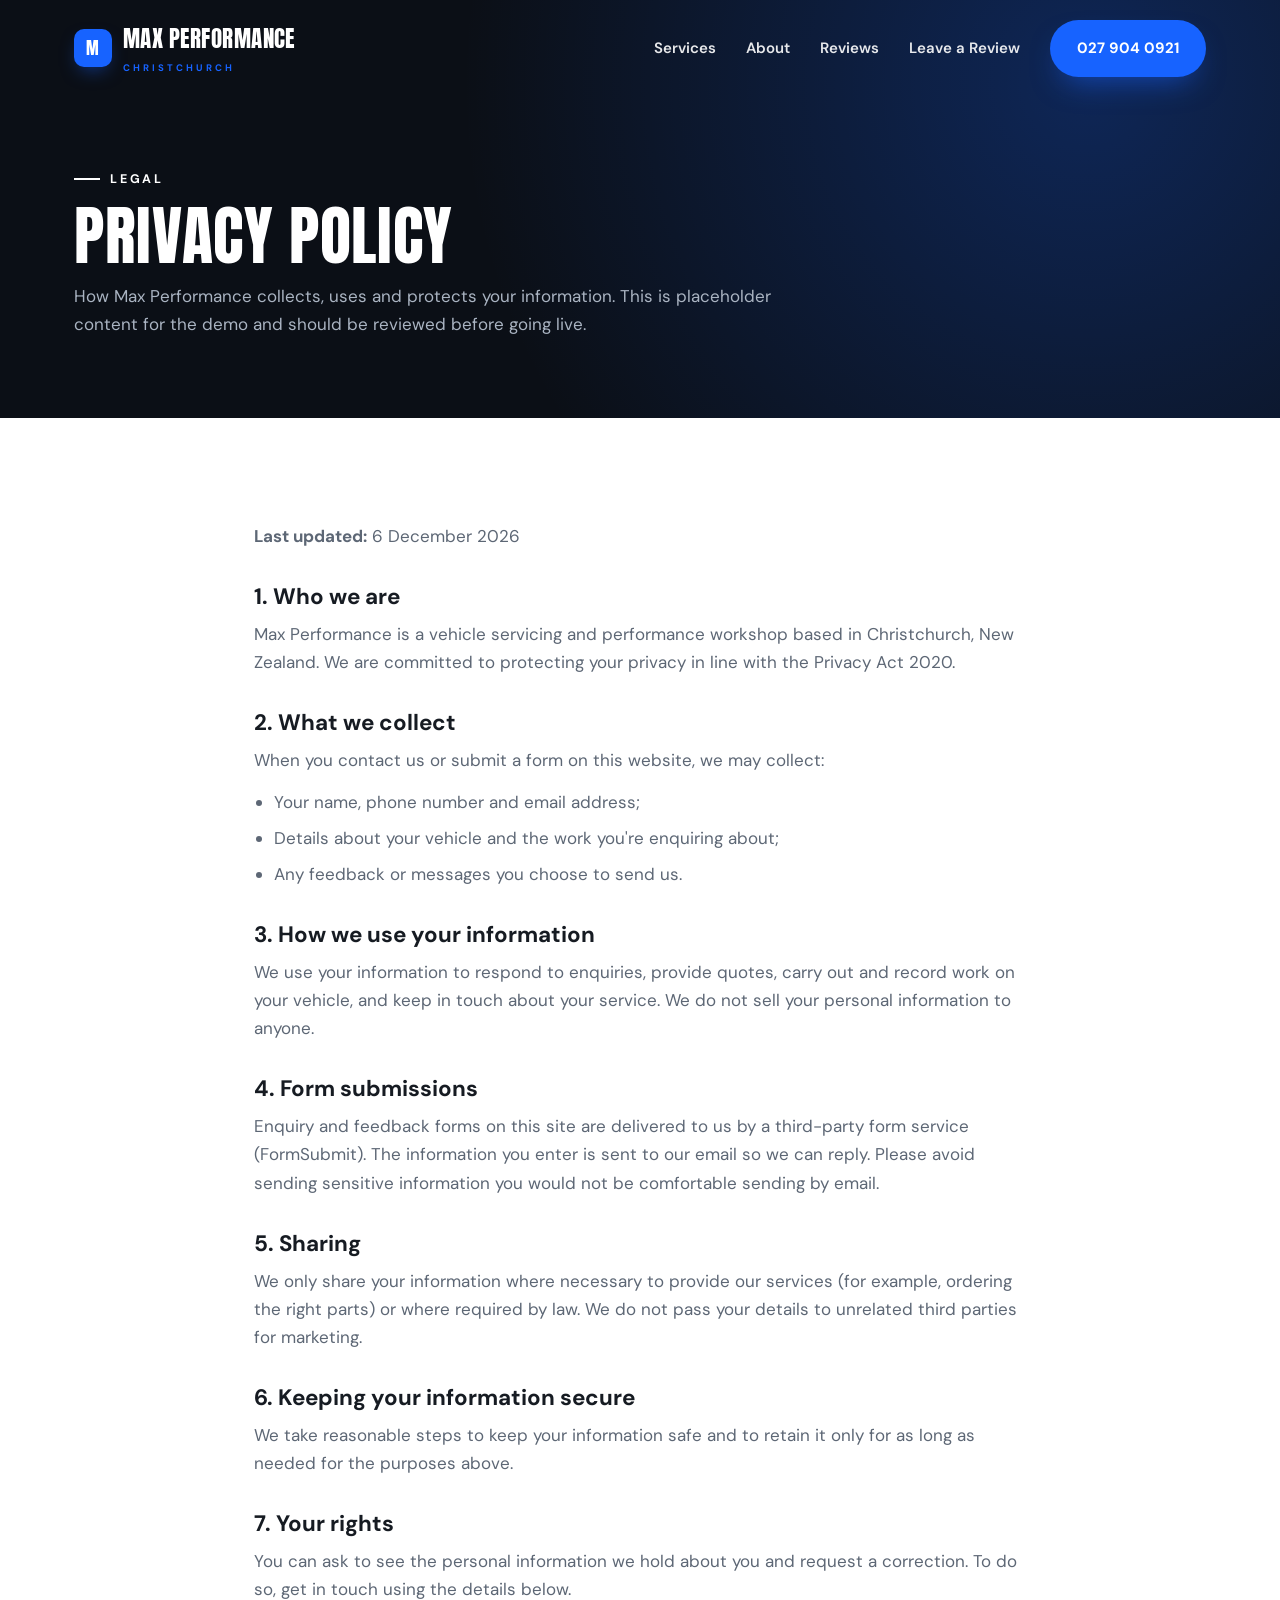
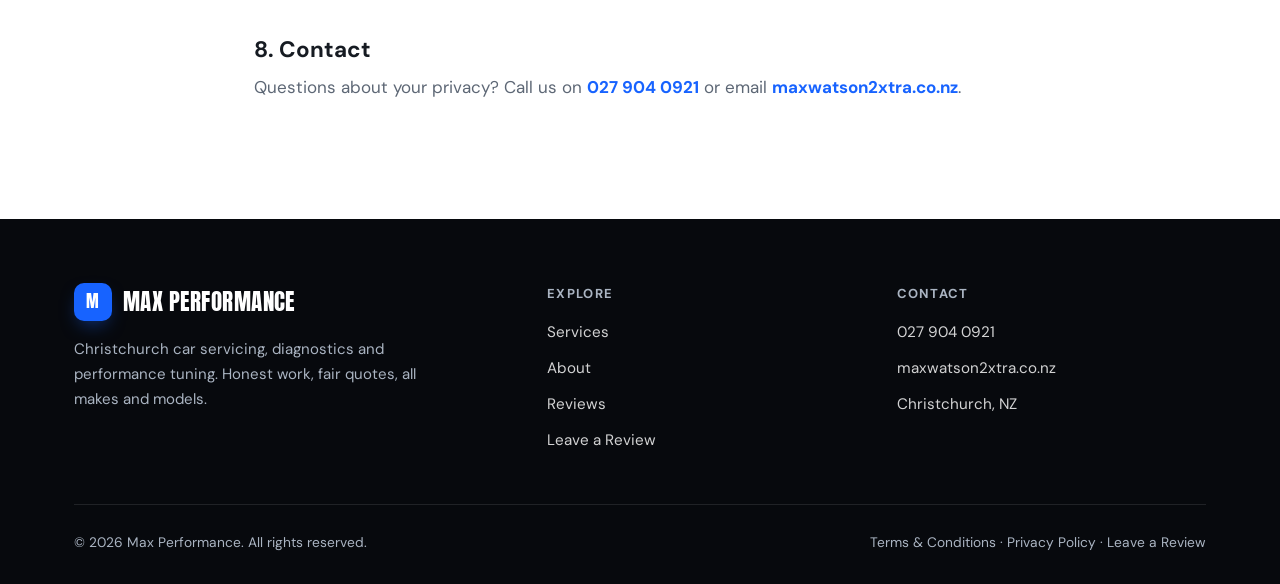
==== privacy.html @ a3214f8f "Initial build: Max Performance" ====
<!DOCTYPE html>
<html lang="en-NZ">
<head>
<meta charset="UTF-8" />
<meta name="viewport" content="width=device-width, initial-scale=1.0" />
<title>Privacy Policy | Max Performance, Christchurch</title>
<meta name="description" content="Privacy policy for Max Performance, Christchurch." />
<meta name="theme-color" content="#0b0f16" />
<link rel="icon" href="data:image/svg+xml,%3Csvg xmlns='http://www.w3.org/2000/svg' viewBox='0 0 100 100'%3E%3Crect width='100' height='100' rx='22' fill='%231763ff'/%3E%3Ctext x='50' y='72' font-family='Arial Black,Arial' font-size='62' font-weight='900' fill='white' text-anchor='middle'%3EM%3C/text%3E%3C/svg%3E" />
<link rel="preconnect" href="https://fonts.googleapis.com" />
<link rel="preconnect" href="https://fonts.gstatic.com" crossorigin />
<link href="https://fonts.googleapis.com/css2?family=Anton&family=DM+Sans:opsz,wght@9..40,400;9..40,500;9..40,600;9..40,700&display=swap" rel="stylesheet" />
<link rel="stylesheet" href="styles.css" />
</head>
<body>

<header class="nav scrolled">
  <div class="wrap nav-inner">
    <a href="index.html" class="brand"><span class="mark">M</span><span>Max Performance<small>CHRISTCHURCH</small></span></a>
    <nav class="nav-links" aria-label="Primary">
      <a class="lnk" href="index.html#services">Services</a>
      <a class="lnk" href="index.html#about">About</a>
      <a class="lnk" href="index.html#reviews">Reviews</a>
      <a class="lnk" href="review.html">Leave a Review</a>
      <a class="btn btn-primary nav-phone" href="tel:+64279040921">027 904 0921</a>
    </nav>
    <button class="nav-toggle" aria-label="Menu"><span></span><span></span><span></span></button>
  </div>
</header>

<section class="page-hero">
  <div class="wrap">
    <span class="eyebrow hero-eyebrow">Legal</span>
    <h1>Privacy Policy</h1>
    <p>How Max Performance collects, uses and protects your information. This is placeholder content for the demo and should be reviewed before going live.</p>
  </div>
</section>

<section class="section">
  <div class="wrap prose">
    <p><strong>Last updated:</strong> <span id="updated"></span></p>

    <h2>1. Who we are</h2>
    <p>Max Performance is a vehicle servicing and performance workshop based in Christchurch, New Zealand. We are committed to protecting your privacy in line with the Privacy Act 2020.</p>

    <h2>2. What we collect</h2>
    <p>When you contact us or submit a form on this website, we may collect:</p>
    <ul>
      <li>Your name, phone number and email address;</li>
      <li>Details about your vehicle and the work you're enquiring about;</li>
      <li>Any feedback or messages you choose to send us.</li>
    </ul>

    <h2>3. How we use your information</h2>
    <p>We use your information to respond to enquiries, provide quotes, carry out and record work on your vehicle, and keep in touch about your service. We do not sell your personal information to anyone.</p>

    <h2>4. Form submissions</h2>
    <p>Enquiry and feedback forms on this site are delivered to us by a third-party form service (FormSubmit). The information you enter is sent to our email so we can reply. Please avoid sending sensitive information you would not be comfortable sending by email.</p>

    <h2>5. Sharing</h2>
    <p>We only share your information where necessary to provide our services (for example, ordering the right parts) or where required by law. We do not pass your details to unrelated third parties for marketing.</p>

    <h2>6. Keeping your information secure</h2>
    <p>We take reasonable steps to keep your information safe and to retain it only for as long as needed for the purposes above.</p>

    <h2>7. Your rights</h2>
    <p>You can ask to see the personal information we hold about you and request a correction. To do so, get in touch using the details below.</p>

    <h2>8. Contact</h2>
    <p>Questions about your privacy? Call us on <a href="tel:+64279040921" style="color:var(--accent);font-weight:700;">027 904 0921</a> or email <a href="mailto:maxwatson2xtra.co.nz" style="color:var(--accent);font-weight:700;">maxwatson2xtra.co.nz</a>.</p>
  </div>
</section>

<footer class="footer">
  <div class="wrap">
    <div class="footer-top">
      <div class="footer-about">
        <a href="index.html" class="brand"><span class="mark">M</span><span>Max Performance</span></a>
        <p>Christchurch car servicing, diagnostics and performance tuning. Honest work, fair quotes, all makes and models.</p>
      </div>
      <div>
        <h4>Explore</h4>
        <div class="footer-links">
          <a href="index.html#services">Services</a>
          <a href="index.html#about">About</a>
          <a href="index.html#reviews">Reviews</a>
          <a href="review.html">Leave a Review</a>
        </div>
      </div>
      <div>
        <h4>Contact</h4>
        <div class="footer-links">
          <a href="tel:+64279040921">027 904 0921</a>
          <a href="mailto:maxwatson2xtra.co.nz">maxwatson2xtra.co.nz</a>
          <a href="index.html#contact">Christchurch, NZ</a>
        </div>
      </div>
    </div>
    <div class="footer-bottom">
      <span>© <span id="yr">2026</span> Max Performance. All rights reserved.</span>
      <span><a href="terms.html">Terms &amp; Conditions</a> · <a href="privacy.html">Privacy Policy</a> · <a href="review.html">Leave a Review</a></span>
    </div>
  </div>
</footer>

<script src="main.js"></script>
<script>document.getElementById("updated").textContent = new Date().toLocaleDateString("en-NZ", { year:"numeric", month:"long", day:"numeric" });</script>
</body>
</html>
---- styles.css ----
/* =========================================================
   Max Performance — Christchurch automotive performance & servicing
   Archetype: Fresh (light/bone bands, dark anchor sections)
   Accent: electric blue · Fonts: Anton (display) + DM Sans (body)
   ========================================================= */

:root {
  --ink: #0b0f16;        /* dark anchor */
  --ink-2: #11161f;
  --bg: #ffffff;
  --bone: #f3f5f8;       /* light alt band */
  --line: #e4e8ee;
  --text: #161b22;
  --muted: #5d6775;
  --muted-d: #aab4c2;    /* muted on dark */
  --accent: #1763ff;     /* electric blue */
  --accent-d: #0f4fd6;
  --white: #ffffff;
  --radius: 16px;
  --radius-sm: 12px;
  --maxw: 1180px;
  --shadow: 0 18px 50px -22px rgba(11, 15, 22, .35);
  --shadow-sm: 0 8px 24px -14px rgba(11, 15, 22, .28);
  --img-filter: saturate(.85) contrast(1.05);
  --ease: cubic-bezier(.22, .61, .36, 1);
}

* { box-sizing: border-box; margin: 0; padding: 0; }

html { scroll-behavior: smooth; -webkit-text-size-adjust: 100%; }

body {
  font-family: "DM Sans", system-ui, sans-serif;
  color: var(--text);
  background: var(--bg);
  line-height: 1.65;
  font-size: 17px;
  overflow-x: hidden;
}

h1, h2, h3, .display {
  font-family: "Anton", "DM Sans", sans-serif;
  font-weight: 400;
  line-height: .98;
  letter-spacing: .01em;
  text-transform: uppercase;
}

a { color: inherit; text-decoration: none; }
img { display: block; max-width: 100%; }

.wrap { width: 100%; max-width: var(--maxw); margin: 0 auto; padding: 0 24px; }

.eyebrow {
  font-family: "DM Sans", sans-serif;
  text-transform: uppercase;
  letter-spacing: .22em;
  font-size: 12.5px;
  font-weight: 700;
  color: var(--accent);
  display: inline-flex;
  align-items: center;
  gap: 10px;
}
.eyebrow::before {
  content: "";
  width: 26px; height: 2px;
  background: var(--accent);
  display: inline-block;
}
.eyebrow.center { justify-content: center; }

.section { padding: 104px 0; }
.section.bone { background: var(--bone); }
.section.dark { background: var(--ink); color: #fff; }

.sec-head { max-width: 640px; margin-bottom: 52px; }
.sec-head.center { margin-left: auto; margin-right: auto; text-align: center; }
.sec-head h2 { font-size: clamp(2.1rem, 5vw, 3.4rem); margin: 16px 0 14px; }
.sec-head p { color: var(--muted); font-size: 1.05rem; }
.section.dark .sec-head p { color: var(--muted-d); }

/* ---------- Buttons ---------- */
.btn {
  display: inline-flex; align-items: center; justify-content: center; gap: 9px;
  font-weight: 700; font-size: 15px;
  padding: 15px 26px; border-radius: 999px;
  cursor: pointer; border: 1.5px solid transparent;
  transition: transform .25s var(--ease), background .25s, color .25s, box-shadow .25s;
  white-space: nowrap;
}
.btn svg { width: 17px; height: 17px; }
.btn-primary { background: var(--accent); color: #fff; box-shadow: 0 14px 30px -12px rgba(23, 99, 255, .6); }
.btn-primary:hover { background: var(--accent-d); transform: translateY(-2px); }
.btn-ghost { background: transparent; color: #fff; border-color: rgba(255,255,255,.4); }
.btn-ghost:hover { background: rgba(255,255,255,.12); transform: translateY(-2px); }
.btn-dark { background: var(--ink); color: #fff; }
.btn-dark:hover { background: var(--ink-2); transform: translateY(-2px); }
.btn-light { background:#fff; color: var(--ink); }
.btn-light:hover { transform: translateY(-2px); box-shadow: var(--shadow-sm); }

/* ---------- Nav ---------- */
.nav {
  position: fixed; top: 0; left: 0; right: 0; z-index: 60;
  transition: background .3s, box-shadow .3s, padding .3s;
  padding: 20px 0;
}
.nav.scrolled {
  background: rgba(255,255,255,.92);
  backdrop-filter: blur(12px);
  box-shadow: 0 1px 0 var(--line);
  padding: 13px 0;
}
.nav-inner { display: flex; align-items: center; justify-content: space-between; }
.brand { display: flex; align-items: center; gap: 11px; font-family: "Anton", sans-serif; font-size: 1.45rem; text-transform: uppercase; letter-spacing: .02em; color: #fff; transition: color .3s; }
.nav.scrolled .brand { color: var(--ink); }
.brand .mark {
  width: 38px; height: 38px; border-radius: 10px;
  background: var(--accent); color: #fff;
  display: grid; place-items: center;
  font-size: 1.05rem; box-shadow: 0 8px 20px -8px rgba(23,99,255,.7);
}
.brand small { display:block; font-family:"DM Sans",sans-serif; font-size:9.5px; letter-spacing:.32em; font-weight:700; color: var(--accent); margin-top:2px; }

.nav-links { display: flex; align-items: center; gap: 30px; }
.nav-links a.lnk { font-weight: 600; font-size: 15px; color: rgba(255,255,255,.9); transition: color .25s; }
.nav.scrolled .nav-links a.lnk { color: var(--text); }
.nav-links a.lnk:hover { color: var(--accent); }
.nav-phone { display: inline-flex; align-items: center; gap: 8px; }

.nav-toggle { display: none; background: none; border: 0; cursor: pointer; flex-direction: column; gap: 5px; padding: 6px; }
.nav-toggle span { width: 24px; height: 2px; background: #fff; transition: .3s; }
.nav.scrolled .nav-toggle span { background: var(--ink); }

/* ---------- Intro overlay ---------- */
.intro {
  position: fixed; inset: 0; z-index: 200;
  background: var(--ink);
  display: grid; place-items: center;
  transition: opacity .7s var(--ease), visibility .7s;
}
.intro.done { opacity: 0; visibility: hidden; }
.intro-mark {
  font-family: "Anton", sans-serif; text-transform: uppercase;
  font-size: clamp(2rem, 8vw, 4rem); color: #fff; letter-spacing: .02em;
  display: flex; align-items: center; gap: 16px;
  opacity: 0; transform: translateY(14px);
  animation: introIn .9s var(--ease) forwards;
}
.intro-mark .dot { width: 16px; height: 16px; border-radius: 50%; background: var(--accent); animation: pulse 1.1s ease-in-out infinite; }
@keyframes introIn { to { opacity: 1; transform: translateY(0); } }
@keyframes pulse { 0%,100%{ transform: scale(1); opacity:1;} 50%{ transform: scale(1.5); opacity:.4;} }

/* ---------- Hero ---------- */
.hero { position: relative; min-height: 100vh; background: var(--ink); display: flex; align-items: center; overflow: hidden; }
.hero-slides { position: absolute; inset: 0; z-index: 0; }
.hero-slide {
  position: absolute; inset: 0;
  background-size: cover; background-position: center;
  filter: var(--img-filter);
  opacity: 0; transition: opacity 1.6s var(--ease);
}
.hero-slide.active { opacity: 1; }
.hero-overlay {
  position: absolute; inset: 0; z-index: 1;
  background:
    linear-gradient(180deg, rgba(11,15,22,.55) 0%, rgba(11,15,22,.42) 40%, rgba(11,15,22,.82) 100%),
    linear-gradient(90deg, rgba(11,15,22,.65), rgba(11,15,22,.15));
}
.hero-inner { position: relative; z-index: 2; padding: 150px 0 90px; width: 100%; }
.hero-eyebrow { color: #fff; }
.hero-eyebrow.eyebrow::before { background:#fff; }
.hero h1 { color: #fff; font-size: clamp(2.7rem, 7.2vw, 5.7rem); margin: 22px 0 22px; max-width: 16ch; }
.hero h1 .hl { color: var(--accent); }
.hero p.lead { color: rgba(255,255,255,.9); font-size: clamp(1.05rem, 2vw, 1.3rem); max-width: 56ch; margin-bottom: 34px; }
.hero-cta { display: flex; flex-wrap: wrap; gap: 14px; }
.hero-meta { display: flex; flex-wrap: wrap; gap: 28px; margin-top: 46px; padding-top: 30px; border-top: 1px solid rgba(255,255,255,.18); }
.hero-meta div { color: #fff; }
.hero-meta .n { font-family: "Anton", sans-serif; font-size: 1.9rem; color: var(--accent); }
.hero-meta .l { font-size: 13px; color: rgba(255,255,255,.72); text-transform: uppercase; letter-spacing: .12em; }
.scroll-hint { position: absolute; bottom: 26px; left: 50%; transform: translateX(-50%); z-index: 2; color: rgba(255,255,255,.6); font-size: 11px; letter-spacing: .25em; text-transform: uppercase; display:flex; flex-direction:column; align-items:center; gap:8px; }
.scroll-hint .bar { width: 1px; height: 36px; background: linear-gradient(rgba(255,255,255,.7), transparent); animation: drop 1.8s ease-in-out infinite; }
@keyframes drop { 0%{transform:scaleY(0); transform-origin:top;} 50%{transform:scaleY(1); transform-origin:top;} 51%{transform-origin:bottom;} 100%{transform:scaleY(0); transform-origin:bottom;} }

/* ---------- Trust strip ---------- */
.trust { background: var(--ink-2); color: #fff; }
.trust-grid { display: grid; grid-template-columns: repeat(3, 1fr); }
.trust-item { display: flex; gap: 18px; align-items: flex-start; padding: 40px 30px; border-right: 1px solid rgba(255,255,255,.09); }
.trust-item:last-child { border-right: 0; }
.trust-ic { flex: 0 0 auto; width: 46px; height: 46px; border-radius: 12px; background: rgba(23,99,255,.16); display: grid; place-items: center; color: var(--accent); }
.trust-ic svg { width: 23px; height: 23px; }
.trust-item h3 { font-family: "DM Sans", sans-serif; text-transform: none; font-size: 1.06rem; font-weight: 700; letter-spacing: 0; margin-bottom: 4px; }
.trust-item p { color: var(--muted-d); font-size: .92rem; line-height: 1.5; }

/* ---------- Services ---------- */
.cards { display: grid; grid-template-columns: repeat(3, 1fr); gap: 22px; }
.card {
  background: #fff; border: 1px solid var(--line); border-radius: var(--radius);
  padding: 32px 28px; transition: transform .35s var(--ease), box-shadow .35s, border-color .35s;
  position: relative; overflow: hidden;
}
.card::after { content:""; position:absolute; left:0; top:0; height:3px; width:0; background: var(--accent); transition: width .4s var(--ease); }
.card:hover { transform: translateY(-6px); box-shadow: var(--shadow); border-color: transparent; }
.card:hover::after { width: 100%; }
.card .ic { width: 52px; height: 52px; border-radius: 13px; background: var(--bone); color: var(--accent); display: grid; place-items: center; margin-bottom: 20px; transition: background .35s, color .35s; }
.card:hover .ic { background: var(--accent); color: #fff; }
.card .ic svg { width: 26px; height: 26px; }
.card h3 { font-family: "DM Sans", sans-serif; text-transform: none; letter-spacing: 0; font-weight: 700; font-size: 1.22rem; margin-bottom: 9px; }
.card p { color: var(--muted); font-size: .96rem; }
.card .more { margin-top: 16px; font-weight: 700; font-size: 14px; color: var(--accent); display:inline-flex; align-items:center; gap:6px; }

/* ---------- About ---------- */
.split { display: grid; grid-template-columns: 1fr 1fr; gap: 64px; align-items: center; }
.about-media { position: relative; }
.about-media img { width: 100%; aspect-ratio: 4/3; object-fit: cover; border-radius: var(--radius); filter: var(--img-filter); }
.corner-tag {
  position: absolute; bottom: -18px; right: -18px;
  background: var(--accent); color: #fff; border-radius: 14px;
  padding: 18px 22px; box-shadow: var(--shadow);
}
.corner-tag .big { font-family: "Anton", sans-serif; font-size: 1.8rem; line-height: 1; }
.corner-tag .sm { font-size: 12px; letter-spacing: .08em; text-transform: uppercase; opacity: .9; margin-top: 3px; }
.about-copy h2 { font-size: clamp(2rem, 4.4vw, 3rem); margin: 16px 0 18px; }
.about-copy p { color: var(--muted); margin-bottom: 16px; }
.checklist { list-style: none; margin-top: 24px; display: grid; gap: 14px; }
.checklist li { display: flex; gap: 13px; align-items: flex-start; font-weight: 600; color: var(--text); }
.checklist .tick { flex: 0 0 auto; width: 26px; height: 26px; border-radius: 50%; background: rgba(23,99,255,.12); color: var(--accent); display: grid; place-items: center; }
.checklist .tick svg { width: 15px; height: 15px; }
.checklist li span small { display: block; font-weight: 400; color: var(--muted); font-size: .9rem; }

/* ---------- Crew ---------- */
.badge { display: inline-block; font-size: 11.5px; font-weight: 700; letter-spacing: .14em; text-transform: uppercase; color: var(--accent); background: rgba(23,99,255,.1); padding: 6px 13px; border-radius: 999px; margin-bottom: 14px; }
.section.dark .badge { background: rgba(23,99,255,.2); }
.crew { display: grid; grid-template-columns: repeat(3, 1fr); gap: 22px; }
.crew-card { background: var(--ink-2); border: 1px solid rgba(255,255,255,.08); border-radius: var(--radius); padding: 34px 28px; text-align: center; transition: transform .35s var(--ease), border-color .35s; }
.crew-card:hover { transform: translateY(-6px); border-color: rgba(23,99,255,.5); }
.avatar { width: 80px; height: 80px; border-radius: 50%; margin: 0 auto 18px; display: grid; place-items: center; background: #0a0e15; color: #fff; font-family: "Anton", sans-serif; font-size: 1.6rem; border: 2px solid var(--accent); box-shadow: 0 0 0 6px rgba(23,99,255,.12); }
.crew-card h3 { font-family: "DM Sans", sans-serif; text-transform: none; letter-spacing: 0; font-weight: 700; font-size: 1.18rem; color: #fff; }
.crew-card .role { color: var(--accent); font-size: 13px; font-weight: 700; letter-spacing: .08em; text-transform: uppercase; margin: 5px 0 12px; }
.crew-card p { color: var(--muted-d); font-size: .92rem; }

/* ---------- Reviews ---------- */
.reviews { display: grid; grid-template-columns: repeat(3, 1fr); gap: 22px; }
.review-card { background: #fff; border: 1px solid var(--line); border-radius: var(--radius); padding: 30px 28px; transition: transform .35s var(--ease), box-shadow .35s; }
.review-card:hover { transform: translateY(-5px); box-shadow: var(--shadow); }
.stars { display: flex; gap: 3px; color: #ffb320; margin-bottom: 16px; }
.stars svg { width: 18px; height: 18px; }
.review-card p { color: var(--text); font-size: 1rem; margin-bottom: 20px; }
.reviewer { display: flex; align-items: center; gap: 12px; }
.reviewer .ra { width: 42px; height: 42px; border-radius: 50%; background: var(--accent); color: #fff; display: grid; place-items: center; font-weight: 700; font-size: .95rem; }
.reviewer .rn { font-weight: 700; font-size: .95rem; }
.reviewer .rl { color: var(--muted); font-size: .82rem; }

/* ---------- Review funnel banner ---------- */
.funnel { position: relative; background: var(--ink); color: #fff; overflow: hidden; }
.funnel::before { content:""; position:absolute; inset:0; background: radial-gradient(circle at 80% 30%, rgba(23,99,255,.32), transparent 55%); }
.funnel-inner { position: relative; z-index: 1; display: flex; align-items: center; justify-content: space-between; gap: 40px; flex-wrap: wrap; padding: 70px 0; }
.funnel h2 { font-size: clamp(1.9rem, 4vw, 2.9rem); max-width: 18ch; }
.funnel .stars { justify-content: flex-start; margin: 14px 0 0; }
.funnel .stars svg { width: 26px; height: 26px; }

/* ---------- Contact ---------- */
.contact-grid { display: grid; grid-template-columns: .9fr 1.1fr; gap: 56px; }
.contact-info h2 { font-size: clamp(2rem, 4.4vw, 3rem); margin: 16px 0 18px; }
.contact-info > p { color: var(--muted-d); margin-bottom: 30px; }
.contact-list { display: grid; gap: 14px; margin-bottom: 30px; }
.contact-row { display: flex; gap: 15px; align-items: center; padding: 16px 18px; background: rgba(255,255,255,.05); border: 1px solid rgba(255,255,255,.09); border-radius: 13px; transition: border-color .3s; }
.contact-row:hover { border-color: rgba(23,99,255,.5); }
.contact-row .ci { width: 42px; height: 42px; border-radius: 11px; background: rgba(23,99,255,.16); color: var(--accent); display: grid; place-items: center; flex: 0 0 auto; }
.contact-row .ci svg { width: 20px; height: 20px; }
.contact-row .cl { font-size: 12px; color: var(--muted-d); text-transform: uppercase; letter-spacing: .1em; }
.contact-row .cv { font-weight: 700; color: #fff; font-size: 1.02rem; }

.form-card { background: #fff; border-radius: var(--radius); padding: 36px; box-shadow: var(--shadow); }
.form-card h3 { font-family: "DM Sans", sans-serif; text-transform: none; letter-spacing: 0; font-weight: 700; font-size: 1.3rem; margin-bottom: 6px; color: var(--text); }
.form-card .sub { color: var(--muted); font-size: .94rem; margin-bottom: 22px; }
.field { margin-bottom: 16px; }
.field label { display: block; font-size: 13px; font-weight: 700; margin-bottom: 7px; color: var(--text); }
.field input, .field select, .field textarea {
  width: 100%; padding: 13px 15px; border: 1.5px solid var(--line); border-radius: 11px;
  font-family: inherit; font-size: 15px; color: var(--text); background: #fff; transition: border-color .25s, box-shadow .25s;
}
.field input:focus, .field select:focus, .field textarea:focus { outline: none; border-color: var(--accent); box-shadow: 0 0 0 3px rgba(23,99,255,.14); }
.field textarea { resize: vertical; min-height: 110px; }
.row-2 { display: grid; grid-template-columns: 1fr 1fr; gap: 14px; }
.form-card .btn { width: 100%; margin-top: 6px; }
.form-note { text-align: center; font-size: 12.5px; color: var(--muted); margin-top: 14px; }

/* ---------- Footer ---------- */
.footer { background: #07090d; color: #fff; padding: 64px 0 30px; }
.footer-top { display: grid; grid-template-columns: 1.4fr 1fr 1fr; gap: 40px; padding-bottom: 40px; border-bottom: 1px solid rgba(255,255,255,.1); }
.footer .brand { color: #fff; margin-bottom: 16px; }
.footer-about p { color: var(--muted-d); font-size: .94rem; max-width: 38ch; }
.footer h4 { font-family: "DM Sans", sans-serif; text-transform: uppercase; letter-spacing: .1em; font-size: 13px; color: var(--muted-d); margin-bottom: 16px; }
.footer-links a { display: block; color: rgba(255,255,255,.82); margin-bottom: 11px; font-size: .95rem; transition: color .25s, padding .25s; }
.footer-links a:hover { color: var(--accent); padding-left: 4px; }
.footer-bottom { display: flex; justify-content: space-between; align-items: center; flex-wrap: wrap; gap: 12px; padding-top: 26px; color: var(--muted-d); font-size: .86rem; }
.footer-bottom a { color: var(--muted-d); }
.footer-bottom a:hover { color: #fff; }

/* ---------- Reveal animation ---------- */
.reveal { opacity: 0; transform: translateY(28px); transition: opacity .8s var(--ease), transform .8s var(--ease); }
.reveal.in { opacity: 1; transform: none; }
.reveal.d1 { transition-delay: .08s; }
.reveal.d2 { transition-delay: .16s; }
.reveal.d3 { transition-delay: .24s; }

/* ---------- Sub-page hero ---------- */
.page-hero { background: var(--ink); color: #fff; padding: 160px 0 80px; position: relative; overflow: hidden; }
.page-hero::before { content:""; position:absolute; inset:0; background: radial-gradient(circle at 85% 20%, rgba(23,99,255,.28), transparent 55%); }
.page-hero .wrap { position: relative; z-index: 1; }
.page-hero h1 { font-size: clamp(2.4rem, 6vw, 4rem); margin: 16px 0 14px; }
.page-hero p { color: var(--muted-d); max-width: 60ch; }

/* ---------- Legal / prose ---------- */
.prose { max-width: 820px; margin: 0 auto; }
.prose h2 { font-family: "DM Sans", sans-serif; text-transform: none; letter-spacing: 0; font-weight: 700; font-size: 1.4rem; margin: 36px 0 12px; color: var(--text); }
.prose p { color: var(--muted); margin-bottom: 14px; }
.prose ul { color: var(--muted); margin: 0 0 14px 20px; }
.prose li { margin-bottom: 8px; }

/* =========================================================
   Responsive
   ========================================================= */
@media (max-width: 940px) {
  .nav-links { position: fixed; inset: 0 0 0 auto; width: min(320px, 82vw); background: #fff; flex-direction: column; align-items: flex-start; justify-content: center; gap: 26px; padding: 40px; transform: translateX(110%); transition: transform .4s var(--ease); box-shadow: -20px 0 60px -30px rgba(0,0,0,.5); }
  .nav-links.open { transform: translateX(0); }
  .nav-links a.lnk { color: var(--text) !important; font-size: 1.1rem; }
  .nav-toggle { display: flex; }
  .nav-toggle.open span:nth-child(1){ transform: translateY(7px) rotate(45deg); }
  .nav-toggle.open span:nth-child(2){ opacity: 0; }
  .nav-toggle.open span:nth-child(3){ transform: translateY(-7px) rotate(-45deg); }
  .trust-grid { grid-template-columns: 1fr; }
  .trust-item { border-right: 0; border-bottom: 1px solid rgba(255,255,255,.09); }
  .cards, .crew, .reviews { grid-template-columns: 1fr 1fr; }
  .split { grid-template-columns: 1fr; gap: 48px; }
  .corner-tag { right: 18px; }
  .contact-grid { grid-template-columns: 1fr; gap: 36px; }
  .footer-top { grid-template-columns: 1fr 1fr; }
}
@media (max-width: 600px) {
  body { font-size: 16px; }
  .section { padding: 72px 0; }
  .cards, .crew, .reviews { grid-template-columns: 1fr; }
  .row-2 { grid-template-columns: 1fr; }
  .footer-top { grid-template-columns: 1fr; }
  .hero-meta { gap: 20px; }
  .form-card { padding: 26px 22px; }
  .funnel-inner { padding: 54px 0; }
}

@media (prefers-reduced-motion: reduce) {
  * { animation: none !important; scroll-behavior: auto !important; }
  .reveal { opacity: 1; transform: none; }
  .hero-slide { transition: none; }
}
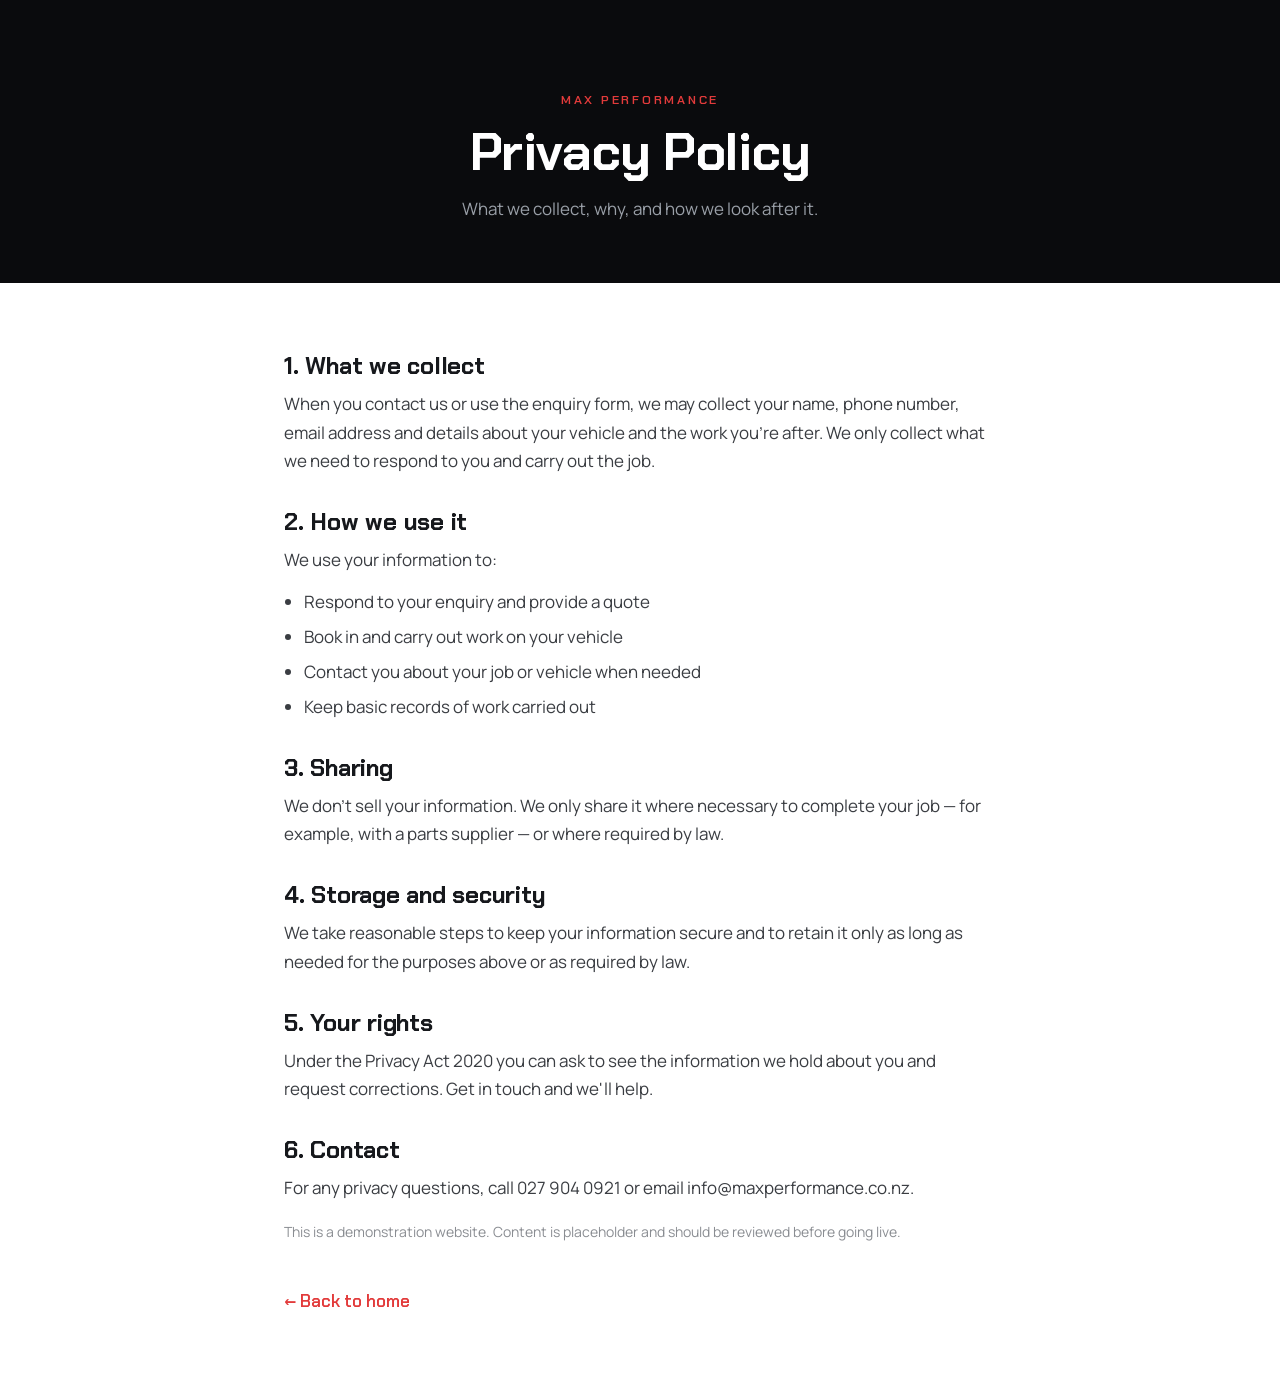
==== commit 6ca935be: "Rebuild: Max Performance — Premium archetype, Chakra Petch + Manrope Co-Authored-By: Claude Opus 4.8" ====
--- a/privacy.html
+++ b/privacy.html
@@ -1,109 +1,51 @@
 <!DOCTYPE html>
 <html lang="en-NZ">
 <head>
-<meta charset="UTF-8" />
-<meta name="viewport" content="width=device-width, initial-scale=1.0" />
+<meta charset="UTF-8">
+<meta name="viewport" content="width=device-width, initial-scale=1.0">
 <title>Privacy Policy | Max Performance, Christchurch</title>
-<meta name="description" content="Privacy policy for Max Performance, Christchurch." />
-<meta name="theme-color" content="#0b0f16" />
-<link rel="icon" href="data:image/svg+xml,%3Csvg xmlns='http://www.w3.org/2000/svg' viewBox='0 0 100 100'%3E%3Crect width='100' height='100' rx='22' fill='%231763ff'/%3E%3Ctext x='50' y='72' font-family='Arial Black,Arial' font-size='62' font-weight='900' fill='white' text-anchor='middle'%3EM%3C/text%3E%3C/svg%3E" />
-<link rel="preconnect" href="https://fonts.googleapis.com" />
-<link rel="preconnect" href="https://fonts.gstatic.com" crossorigin />
-<link href="https://fonts.googleapis.com/css2?family=Anton&family=DM+Sans:opsz,wght@9..40,400;9..40,500;9..40,600;9..40,700&display=swap" rel="stylesheet" />
-<link rel="stylesheet" href="styles.css" />
+<meta name="description" content="Privacy policy for Max Performance, Christchurch automotive workshop.">
+<link rel="icon" href="favicon.svg" type="image/svg+xml">
+<link rel="preconnect" href="https://fonts.googleapis.com">
+<link rel="preconnect" href="https://fonts.gstatic.com" crossorigin>
+<link href="https://fonts.googleapis.com/css2?family=Chakra+Petch:wght@500;600;700&family=Manrope:wght@400;500;600;700&display=swap" rel="stylesheet">
+<link rel="stylesheet" href="styles.css">
 </head>
 <body>
-
-<header class="nav scrolled">
-  <div class="wrap nav-inner">
-    <a href="index.html" class="brand"><span class="mark">M</span><span>Max Performance<small>CHRISTCHURCH</small></span></a>
-    <nav class="nav-links" aria-label="Primary">
-      <a class="lnk" href="index.html#services">Services</a>
-      <a class="lnk" href="index.html#about">About</a>
-      <a class="lnk" href="index.html#reviews">Reviews</a>
-      <a class="lnk" href="review.html">Leave a Review</a>
-      <a class="btn btn-primary nav-phone" href="tel:+64279040921">027 904 0921</a>
-    </nav>
-    <button class="nav-toggle" aria-label="Menu"><span></span><span></span><span></span></button>
-  </div>
-</header>
-
 <section class="page-hero">
   <div class="wrap">
-    <span class="eyebrow hero-eyebrow">Legal</span>
+    <span class="eyebrow">Max Performance</span>
     <h1>Privacy Policy</h1>
-    <p>How Max Performance collects, uses and protects your information. This is placeholder content for the demo and should be reviewed before going live.</p>
+    <p>What we collect, why, and how we look after it.</p>
   </div>
 </section>
+<div class="prose">
+  <h2>1. What we collect</h2>
+  <p>When you contact us or use the enquiry form, we may collect your name, phone number, email address and details about your vehicle and the work you're after. We only collect what we need to respond to you and carry out the job.</p>
 
-<section class="section">
-  <div class="wrap prose">
-    <p><strong>Last updated:</strong> <span id="updated"></span></p>
+  <h2>2. How we use it</h2>
+  <p>We use your information to:</p>
+  <ul>
+    <li>Respond to your enquiry and provide a quote</li>
+    <li>Book in and carry out work on your vehicle</li>
+    <li>Contact you about your job or vehicle when needed</li>
+    <li>Keep basic records of work carried out</li>
+  </ul>
 
-    <h2>1. Who we are</h2>
-    <p>Max Performance is a vehicle servicing and performance workshop based in Christchurch, New Zealand. We are committed to protecting your privacy in line with the Privacy Act 2020.</p>
+  <h2>3. Sharing</h2>
+  <p>We don't sell your information. We only share it where necessary to complete your job — for example, with a parts supplier — or where required by law.</p>
 
-    <h2>2. What we collect</h2>
-    <p>When you contact us or submit a form on this website, we may collect:</p>
-    <ul>
-      <li>Your name, phone number and email address;</li>
-      <li>Details about your vehicle and the work you're enquiring about;</li>
-      <li>Any feedback or messages you choose to send us.</li>
-    </ul>
+  <h2>4. Storage and security</h2>
+  <p>We take reasonable steps to keep your information secure and to retain it only as long as needed for the purposes above or as required by law.</p>
 
-    <h2>3. How we use your information</h2>
-    <p>We use your information to respond to enquiries, provide quotes, carry out and record work on your vehicle, and keep in touch about your service. We do not sell your personal information to anyone.</p>
+  <h2>5. Your rights</h2>
+  <p>Under the Privacy Act 2020 you can ask to see the information we hold about you and request corrections. Get in touch and we'll help.</p>
 
-    <h2>4. Form submissions</h2>
-    <p>Enquiry and feedback forms on this site are delivered to us by a third-party form service (FormSubmit). The information you enter is sent to our email so we can reply. Please avoid sending sensitive information you would not be comfortable sending by email.</p>
+  <h2>6. Contact</h2>
+  <p>For any privacy questions, call <a href="tel:+64279040921">027 904 0921</a> or email <a href="mailto:info@maxperformance.co.nz">info@maxperformance.co.nz</a>.</p>
 
-    <h2>5. Sharing</h2>
-    <p>We only share your information where necessary to provide our services (for example, ordering the right parts) or where required by law. We do not pass your details to unrelated third parties for marketing.</p>
-
-    <h2>6. Keeping your information secure</h2>
-    <p>We take reasonable steps to keep your information safe and to retain it only for as long as needed for the purposes above.</p>
-
-    <h2>7. Your rights</h2>
-    <p>You can ask to see the personal information we hold about you and request a correction. To do so, get in touch using the details below.</p>
-
-    <h2>8. Contact</h2>
-    <p>Questions about your privacy? Call us on <a href="tel:+64279040921" style="color:var(--accent);font-weight:700;">027 904 0921</a> or email <a href="mailto:maxwatson2xtra.co.nz" style="color:var(--accent);font-weight:700;">maxwatson2xtra.co.nz</a>.</p>
-  </div>
-</section>
-
-<footer class="footer">
-  <div class="wrap">
-    <div class="footer-top">
-      <div class="footer-about">
-        <a href="index.html" class="brand"><span class="mark">M</span><span>Max Performance</span></a>
-        <p>Christchurch car servicing, diagnostics and performance tuning. Honest work, fair quotes, all makes and models.</p>
-      </div>
-      <div>
-        <h4>Explore</h4>
-        <div class="footer-links">
-          <a href="index.html#services">Services</a>
-          <a href="index.html#about">About</a>
-          <a href="index.html#reviews">Reviews</a>
-          <a href="review.html">Leave a Review</a>
-        </div>
-      </div>
-      <div>
-        <h4>Contact</h4>
-        <div class="footer-links">
-          <a href="tel:+64279040921">027 904 0921</a>
-          <a href="mailto:maxwatson2xtra.co.nz">maxwatson2xtra.co.nz</a>
-          <a href="index.html#contact">Christchurch, NZ</a>
-        </div>
-      </div>
-    </div>
-    <div class="footer-bottom">
-      <span>© <span id="yr">2026</span> Max Performance. All rights reserved.</span>
-      <span><a href="terms.html">Terms &amp; Conditions</a> · <a href="privacy.html">Privacy Policy</a> · <a href="review.html">Leave a Review</a></span>
-    </div>
-  </div>
-</footer>
-
-<script src="main.js"></script>
-<script>document.getElementById("updated").textContent = new Date().toLocaleDateString("en-NZ", { year:"numeric", month:"long", day:"numeric" });</script>
+  <p style="margin-top:18px;color:#8a8d92;font-size:14px">This is a demonstration website. Content is placeholder and should be reviewed before going live.</p>
+  <a class="back" href="index.html">← Back to home</a>
+</div>
 </body>
 </html>
--- a/styles.css
+++ b/styles.css
@@ -1,356 +1,221 @@
-/* =========================================================
-   Max Performance — Christchurch automotive performance & servicing
-   Archetype: Fresh (light/bone bands, dark anchor sections)
-   Accent: electric blue · Fonts: Anton (display) + DM Sans (body)
-   ========================================================= */
-
-:root {
-  --ink: #0b0f16;        /* dark anchor */
-  --ink-2: #11161f;
-  --bg: #ffffff;
-  --bone: #f3f5f8;       /* light alt band */
-  --line: #e4e8ee;
-  --text: #161b22;
-  --muted: #5d6775;
-  --muted-d: #aab4c2;    /* muted on dark */
-  --accent: #1763ff;     /* electric blue */
-  --accent-d: #0f4fd6;
-  --white: #ffffff;
-  --radius: 16px;
-  --radius-sm: 12px;
-  --maxw: 1180px;
-  --shadow: 0 18px 50px -22px rgba(11, 15, 22, .35);
-  --shadow-sm: 0 8px 24px -14px rgba(11, 15, 22, .28);
-  --img-filter: saturate(.85) contrast(1.05);
-  --ease: cubic-bezier(.22, .61, .36, 1);
-}
-
-* { box-sizing: border-box; margin: 0; padding: 0; }
-
-html { scroll-behavior: smooth; -webkit-text-size-adjust: 100%; }
-
-body {
-  font-family: "DM Sans", system-ui, sans-serif;
-  color: var(--text);
-  background: var(--bg);
-  line-height: 1.65;
-  font-size: 17px;
-  overflow-x: hidden;
-}
-
-h1, h2, h3, .display {
-  font-family: "Anton", "DM Sans", sans-serif;
-  font-weight: 400;
-  line-height: .98;
-  letter-spacing: .01em;
-  text-transform: uppercase;
-}
-
-a { color: inherit; text-decoration: none; }
-img { display: block; max-width: 100%; }
-
-.wrap { width: 100%; max-width: var(--maxw); margin: 0 auto; padding: 0 24px; }
-
-.eyebrow {
-  font-family: "DM Sans", sans-serif;
-  text-transform: uppercase;
-  letter-spacing: .22em;
-  font-size: 12.5px;
-  font-weight: 700;
-  color: var(--accent);
-  display: inline-flex;
-  align-items: center;
-  gap: 10px;
-}
-.eyebrow::before {
-  content: "";
-  width: 26px; height: 2px;
-  background: var(--accent);
-  display: inline-block;
-}
-.eyebrow.center { justify-content: center; }
-
-.section { padding: 104px 0; }
-.section.bone { background: var(--bone); }
-.section.dark { background: var(--ink); color: #fff; }
-
-.sec-head { max-width: 640px; margin-bottom: 52px; }
-.sec-head.center { margin-left: auto; margin-right: auto; text-align: center; }
-.sec-head h2 { font-size: clamp(2.1rem, 5vw, 3.4rem); margin: 16px 0 14px; }
-.sec-head p { color: var(--muted); font-size: 1.05rem; }
-.section.dark .sec-head p { color: var(--muted-d); }
-
-/* ---------- Buttons ---------- */
-.btn {
-  display: inline-flex; align-items: center; justify-content: center; gap: 9px;
-  font-weight: 700; font-size: 15px;
-  padding: 15px 26px; border-radius: 999px;
-  cursor: pointer; border: 1.5px solid transparent;
-  transition: transform .25s var(--ease), background .25s, color .25s, box-shadow .25s;
-  white-space: nowrap;
-}
-.btn svg { width: 17px; height: 17px; }
-.btn-primary { background: var(--accent); color: #fff; box-shadow: 0 14px 30px -12px rgba(23, 99, 255, .6); }
-.btn-primary:hover { background: var(--accent-d); transform: translateY(-2px); }
-.btn-ghost { background: transparent; color: #fff; border-color: rgba(255,255,255,.4); }
-.btn-ghost:hover { background: rgba(255,255,255,.12); transform: translateY(-2px); }
-.btn-dark { background: var(--ink); color: #fff; }
-.btn-dark:hover { background: var(--ink-2); transform: translateY(-2px); }
-.btn-light { background:#fff; color: var(--ink); }
-.btn-light:hover { transform: translateY(-2px); box-shadow: var(--shadow-sm); }
-
-/* ---------- Nav ---------- */
-.nav {
-  position: fixed; top: 0; left: 0; right: 0; z-index: 60;
-  transition: background .3s, box-shadow .3s, padding .3s;
-  padding: 20px 0;
-}
-.nav.scrolled {
-  background: rgba(255,255,255,.92);
-  backdrop-filter: blur(12px);
-  box-shadow: 0 1px 0 var(--line);
-  padding: 13px 0;
-}
-.nav-inner { display: flex; align-items: center; justify-content: space-between; }
-.brand { display: flex; align-items: center; gap: 11px; font-family: "Anton", sans-serif; font-size: 1.45rem; text-transform: uppercase; letter-spacing: .02em; color: #fff; transition: color .3s; }
-.nav.scrolled .brand { color: var(--ink); }
-.brand .mark {
-  width: 38px; height: 38px; border-radius: 10px;
-  background: var(--accent); color: #fff;
-  display: grid; place-items: center;
-  font-size: 1.05rem; box-shadow: 0 8px 20px -8px rgba(23,99,255,.7);
-}
-.brand small { display:block; font-family:"DM Sans",sans-serif; font-size:9.5px; letter-spacing:.32em; font-weight:700; color: var(--accent); margin-top:2px; }
-
-.nav-links { display: flex; align-items: center; gap: 30px; }
-.nav-links a.lnk { font-weight: 600; font-size: 15px; color: rgba(255,255,255,.9); transition: color .25s; }
-.nav.scrolled .nav-links a.lnk { color: var(--text); }
-.nav-links a.lnk:hover { color: var(--accent); }
-.nav-phone { display: inline-flex; align-items: center; gap: 8px; }
-
-.nav-toggle { display: none; background: none; border: 0; cursor: pointer; flex-direction: column; gap: 5px; padding: 6px; }
-.nav-toggle span { width: 24px; height: 2px; background: #fff; transition: .3s; }
-.nav.scrolled .nav-toggle span { background: var(--ink); }
-
-/* ---------- Intro overlay ---------- */
-.intro {
-  position: fixed; inset: 0; z-index: 200;
-  background: var(--ink);
-  display: grid; place-items: center;
-  transition: opacity .7s var(--ease), visibility .7s;
-}
-.intro.done { opacity: 0; visibility: hidden; }
-.intro-mark {
-  font-family: "Anton", sans-serif; text-transform: uppercase;
-  font-size: clamp(2rem, 8vw, 4rem); color: #fff; letter-spacing: .02em;
-  display: flex; align-items: center; gap: 16px;
-  opacity: 0; transform: translateY(14px);
-  animation: introIn .9s var(--ease) forwards;
-}
-.intro-mark .dot { width: 16px; height: 16px; border-radius: 50%; background: var(--accent); animation: pulse 1.1s ease-in-out infinite; }
-@keyframes introIn { to { opacity: 1; transform: translateY(0); } }
-@keyframes pulse { 0%,100%{ transform: scale(1); opacity:1;} 50%{ transform: scale(1.5); opacity:.4;} }
-
-/* ---------- Hero ---------- */
-.hero { position: relative; min-height: 100vh; background: var(--ink); display: flex; align-items: center; overflow: hidden; }
-.hero-slides { position: absolute; inset: 0; z-index: 0; }
-.hero-slide {
-  position: absolute; inset: 0;
-  background-size: cover; background-position: center;
-  filter: var(--img-filter);
-  opacity: 0; transition: opacity 1.6s var(--ease);
-}
-.hero-slide.active { opacity: 1; }
-.hero-overlay {
-  position: absolute; inset: 0; z-index: 1;
-  background:
-    linear-gradient(180deg, rgba(11,15,22,.55) 0%, rgba(11,15,22,.42) 40%, rgba(11,15,22,.82) 100%),
-    linear-gradient(90deg, rgba(11,15,22,.65), rgba(11,15,22,.15));
-}
-.hero-inner { position: relative; z-index: 2; padding: 150px 0 90px; width: 100%; }
-.hero-eyebrow { color: #fff; }
-.hero-eyebrow.eyebrow::before { background:#fff; }
-.hero h1 { color: #fff; font-size: clamp(2.7rem, 7.2vw, 5.7rem); margin: 22px 0 22px; max-width: 16ch; }
-.hero h1 .hl { color: var(--accent); }
-.hero p.lead { color: rgba(255,255,255,.9); font-size: clamp(1.05rem, 2vw, 1.3rem); max-width: 56ch; margin-bottom: 34px; }
-.hero-cta { display: flex; flex-wrap: wrap; gap: 14px; }
-.hero-meta { display: flex; flex-wrap: wrap; gap: 28px; margin-top: 46px; padding-top: 30px; border-top: 1px solid rgba(255,255,255,.18); }
-.hero-meta div { color: #fff; }
-.hero-meta .n { font-family: "Anton", sans-serif; font-size: 1.9rem; color: var(--accent); }
-.hero-meta .l { font-size: 13px; color: rgba(255,255,255,.72); text-transform: uppercase; letter-spacing: .12em; }
-.scroll-hint { position: absolute; bottom: 26px; left: 50%; transform: translateX(-50%); z-index: 2; color: rgba(255,255,255,.6); font-size: 11px; letter-spacing: .25em; text-transform: uppercase; display:flex; flex-direction:column; align-items:center; gap:8px; }
-.scroll-hint .bar { width: 1px; height: 36px; background: linear-gradient(rgba(255,255,255,.7), transparent); animation: drop 1.8s ease-in-out infinite; }
-@keyframes drop { 0%{transform:scaleY(0); transform-origin:top;} 50%{transform:scaleY(1); transform-origin:top;} 51%{transform-origin:bottom;} 100%{transform:scaleY(0); transform-origin:bottom;} }
-
-/* ---------- Trust strip ---------- */
-.trust { background: var(--ink-2); color: #fff; }
-.trust-grid { display: grid; grid-template-columns: repeat(3, 1fr); }
-.trust-item { display: flex; gap: 18px; align-items: flex-start; padding: 40px 30px; border-right: 1px solid rgba(255,255,255,.09); }
-.trust-item:last-child { border-right: 0; }
-.trust-ic { flex: 0 0 auto; width: 46px; height: 46px; border-radius: 12px; background: rgba(23,99,255,.16); display: grid; place-items: center; color: var(--accent); }
-.trust-ic svg { width: 23px; height: 23px; }
-.trust-item h3 { font-family: "DM Sans", sans-serif; text-transform: none; font-size: 1.06rem; font-weight: 700; letter-spacing: 0; margin-bottom: 4px; }
-.trust-item p { color: var(--muted-d); font-size: .92rem; line-height: 1.5; }
-
-/* ---------- Services ---------- */
-.cards { display: grid; grid-template-columns: repeat(3, 1fr); gap: 22px; }
-.card {
-  background: #fff; border: 1px solid var(--line); border-radius: var(--radius);
-  padding: 32px 28px; transition: transform .35s var(--ease), box-shadow .35s, border-color .35s;
-  position: relative; overflow: hidden;
-}
-.card::after { content:""; position:absolute; left:0; top:0; height:3px; width:0; background: var(--accent); transition: width .4s var(--ease); }
-.card:hover { transform: translateY(-6px); box-shadow: var(--shadow); border-color: transparent; }
-.card:hover::after { width: 100%; }
-.card .ic { width: 52px; height: 52px; border-radius: 13px; background: var(--bone); color: var(--accent); display: grid; place-items: center; margin-bottom: 20px; transition: background .35s, color .35s; }
-.card:hover .ic { background: var(--accent); color: #fff; }
-.card .ic svg { width: 26px; height: 26px; }
-.card h3 { font-family: "DM Sans", sans-serif; text-transform: none; letter-spacing: 0; font-weight: 700; font-size: 1.22rem; margin-bottom: 9px; }
-.card p { color: var(--muted); font-size: .96rem; }
-.card .more { margin-top: 16px; font-weight: 700; font-size: 14px; color: var(--accent); display:inline-flex; align-items:center; gap:6px; }
-
-/* ---------- About ---------- */
-.split { display: grid; grid-template-columns: 1fr 1fr; gap: 64px; align-items: center; }
-.about-media { position: relative; }
-.about-media img { width: 100%; aspect-ratio: 4/3; object-fit: cover; border-radius: var(--radius); filter: var(--img-filter); }
-.corner-tag {
-  position: absolute; bottom: -18px; right: -18px;
-  background: var(--accent); color: #fff; border-radius: 14px;
-  padding: 18px 22px; box-shadow: var(--shadow);
-}
-.corner-tag .big { font-family: "Anton", sans-serif; font-size: 1.8rem; line-height: 1; }
-.corner-tag .sm { font-size: 12px; letter-spacing: .08em; text-transform: uppercase; opacity: .9; margin-top: 3px; }
-.about-copy h2 { font-size: clamp(2rem, 4.4vw, 3rem); margin: 16px 0 18px; }
-.about-copy p { color: var(--muted); margin-bottom: 16px; }
-.checklist { list-style: none; margin-top: 24px; display: grid; gap: 14px; }
-.checklist li { display: flex; gap: 13px; align-items: flex-start; font-weight: 600; color: var(--text); }
-.checklist .tick { flex: 0 0 auto; width: 26px; height: 26px; border-radius: 50%; background: rgba(23,99,255,.12); color: var(--accent); display: grid; place-items: center; }
-.checklist .tick svg { width: 15px; height: 15px; }
-.checklist li span small { display: block; font-weight: 400; color: var(--muted); font-size: .9rem; }
-
-/* ---------- Crew ---------- */
-.badge { display: inline-block; font-size: 11.5px; font-weight: 700; letter-spacing: .14em; text-transform: uppercase; color: var(--accent); background: rgba(23,99,255,.1); padding: 6px 13px; border-radius: 999px; margin-bottom: 14px; }
-.section.dark .badge { background: rgba(23,99,255,.2); }
-.crew { display: grid; grid-template-columns: repeat(3, 1fr); gap: 22px; }
-.crew-card { background: var(--ink-2); border: 1px solid rgba(255,255,255,.08); border-radius: var(--radius); padding: 34px 28px; text-align: center; transition: transform .35s var(--ease), border-color .35s; }
-.crew-card:hover { transform: translateY(-6px); border-color: rgba(23,99,255,.5); }
-.avatar { width: 80px; height: 80px; border-radius: 50%; margin: 0 auto 18px; display: grid; place-items: center; background: #0a0e15; color: #fff; font-family: "Anton", sans-serif; font-size: 1.6rem; border: 2px solid var(--accent); box-shadow: 0 0 0 6px rgba(23,99,255,.12); }
-.crew-card h3 { font-family: "DM Sans", sans-serif; text-transform: none; letter-spacing: 0; font-weight: 700; font-size: 1.18rem; color: #fff; }
-.crew-card .role { color: var(--accent); font-size: 13px; font-weight: 700; letter-spacing: .08em; text-transform: uppercase; margin: 5px 0 12px; }
-.crew-card p { color: var(--muted-d); font-size: .92rem; }
-
-/* ---------- Reviews ---------- */
-.reviews { display: grid; grid-template-columns: repeat(3, 1fr); gap: 22px; }
-.review-card { background: #fff; border: 1px solid var(--line); border-radius: var(--radius); padding: 30px 28px; transition: transform .35s var(--ease), box-shadow .35s; }
-.review-card:hover { transform: translateY(-5px); box-shadow: var(--shadow); }
-.stars { display: flex; gap: 3px; color: #ffb320; margin-bottom: 16px; }
-.stars svg { width: 18px; height: 18px; }
-.review-card p { color: var(--text); font-size: 1rem; margin-bottom: 20px; }
-.reviewer { display: flex; align-items: center; gap: 12px; }
-.reviewer .ra { width: 42px; height: 42px; border-radius: 50%; background: var(--accent); color: #fff; display: grid; place-items: center; font-weight: 700; font-size: .95rem; }
-.reviewer .rn { font-weight: 700; font-size: .95rem; }
-.reviewer .rl { color: var(--muted); font-size: .82rem; }
-
-/* ---------- Review funnel banner ---------- */
-.funnel { position: relative; background: var(--ink); color: #fff; overflow: hidden; }
-.funnel::before { content:""; position:absolute; inset:0; background: radial-gradient(circle at 80% 30%, rgba(23,99,255,.32), transparent 55%); }
-.funnel-inner { position: relative; z-index: 1; display: flex; align-items: center; justify-content: space-between; gap: 40px; flex-wrap: wrap; padding: 70px 0; }
-.funnel h2 { font-size: clamp(1.9rem, 4vw, 2.9rem); max-width: 18ch; }
-.funnel .stars { justify-content: flex-start; margin: 14px 0 0; }
-.funnel .stars svg { width: 26px; height: 26px; }
-
-/* ---------- Contact ---------- */
-.contact-grid { display: grid; grid-template-columns: .9fr 1.1fr; gap: 56px; }
-.contact-info h2 { font-size: clamp(2rem, 4.4vw, 3rem); margin: 16px 0 18px; }
-.contact-info > p { color: var(--muted-d); margin-bottom: 30px; }
-.contact-list { display: grid; gap: 14px; margin-bottom: 30px; }
-.contact-row { display: flex; gap: 15px; align-items: center; padding: 16px 18px; background: rgba(255,255,255,.05); border: 1px solid rgba(255,255,255,.09); border-radius: 13px; transition: border-color .3s; }
-.contact-row:hover { border-color: rgba(23,99,255,.5); }
-.contact-row .ci { width: 42px; height: 42px; border-radius: 11px; background: rgba(23,99,255,.16); color: var(--accent); display: grid; place-items: center; flex: 0 0 auto; }
-.contact-row .ci svg { width: 20px; height: 20px; }
-.contact-row .cl { font-size: 12px; color: var(--muted-d); text-transform: uppercase; letter-spacing: .1em; }
-.contact-row .cv { font-weight: 700; color: #fff; font-size: 1.02rem; }
-
-.form-card { background: #fff; border-radius: var(--radius); padding: 36px; box-shadow: var(--shadow); }
-.form-card h3 { font-family: "DM Sans", sans-serif; text-transform: none; letter-spacing: 0; font-weight: 700; font-size: 1.3rem; margin-bottom: 6px; color: var(--text); }
-.form-card .sub { color: var(--muted); font-size: .94rem; margin-bottom: 22px; }
-.field { margin-bottom: 16px; }
-.field label { display: block; font-size: 13px; font-weight: 700; margin-bottom: 7px; color: var(--text); }
-.field input, .field select, .field textarea {
-  width: 100%; padding: 13px 15px; border: 1.5px solid var(--line); border-radius: 11px;
-  font-family: inherit; font-size: 15px; color: var(--text); background: #fff; transition: border-color .25s, box-shadow .25s;
-}
-.field input:focus, .field select:focus, .field textarea:focus { outline: none; border-color: var(--accent); box-shadow: 0 0 0 3px rgba(23,99,255,.14); }
-.field textarea { resize: vertical; min-height: 110px; }
-.row-2 { display: grid; grid-template-columns: 1fr 1fr; gap: 14px; }
-.form-card .btn { width: 100%; margin-top: 6px; }
-.form-note { text-align: center; font-size: 12.5px; color: var(--muted); margin-top: 14px; }
-
-/* ---------- Footer ---------- */
-.footer { background: #07090d; color: #fff; padding: 64px 0 30px; }
-.footer-top { display: grid; grid-template-columns: 1.4fr 1fr 1fr; gap: 40px; padding-bottom: 40px; border-bottom: 1px solid rgba(255,255,255,.1); }
-.footer .brand { color: #fff; margin-bottom: 16px; }
-.footer-about p { color: var(--muted-d); font-size: .94rem; max-width: 38ch; }
-.footer h4 { font-family: "DM Sans", sans-serif; text-transform: uppercase; letter-spacing: .1em; font-size: 13px; color: var(--muted-d); margin-bottom: 16px; }
-.footer-links a { display: block; color: rgba(255,255,255,.82); margin-bottom: 11px; font-size: .95rem; transition: color .25s, padding .25s; }
-.footer-links a:hover { color: var(--accent); padding-left: 4px; }
-.footer-bottom { display: flex; justify-content: space-between; align-items: center; flex-wrap: wrap; gap: 12px; padding-top: 26px; color: var(--muted-d); font-size: .86rem; }
-.footer-bottom a { color: var(--muted-d); }
-.footer-bottom a:hover { color: #fff; }
-
-/* ---------- Reveal animation ---------- */
-.reveal { opacity: 0; transform: translateY(28px); transition: opacity .8s var(--ease), transform .8s var(--ease); }
-.reveal.in { opacity: 1; transform: none; }
-.reveal.d1 { transition-delay: .08s; }
-.reveal.d2 { transition-delay: .16s; }
-.reveal.d3 { transition-delay: .24s; }
-
-/* ---------- Sub-page hero ---------- */
-.page-hero { background: var(--ink); color: #fff; padding: 160px 0 80px; position: relative; overflow: hidden; }
-.page-hero::before { content:""; position:absolute; inset:0; background: radial-gradient(circle at 85% 20%, rgba(23,99,255,.28), transparent 55%); }
-.page-hero .wrap { position: relative; z-index: 1; }
-.page-hero h1 { font-size: clamp(2.4rem, 6vw, 4rem); margin: 16px 0 14px; }
-.page-hero p { color: var(--muted-d); max-width: 60ch; }
-
-/* ---------- Legal / prose ---------- */
-.prose { max-width: 820px; margin: 0 auto; }
-.prose h2 { font-family: "DM Sans", sans-serif; text-transform: none; letter-spacing: 0; font-weight: 700; font-size: 1.4rem; margin: 36px 0 12px; color: var(--text); }
-.prose p { color: var(--muted); margin-bottom: 14px; }
-.prose ul { color: var(--muted); margin: 0 0 14px 20px; }
-.prose li { margin-bottom: 8px; }
-
-/* =========================================================
-   Responsive
-   ========================================================= */
-@media (max-width: 940px) {
-  .nav-links { position: fixed; inset: 0 0 0 auto; width: min(320px, 82vw); background: #fff; flex-direction: column; align-items: flex-start; justify-content: center; gap: 26px; padding: 40px; transform: translateX(110%); transition: transform .4s var(--ease); box-shadow: -20px 0 60px -30px rgba(0,0,0,.5); }
-  .nav-links.open { transform: translateX(0); }
-  .nav-links a.lnk { color: var(--text) !important; font-size: 1.1rem; }
-  .nav-toggle { display: flex; }
-  .nav-toggle.open span:nth-child(1){ transform: translateY(7px) rotate(45deg); }
-  .nav-toggle.open span:nth-child(2){ opacity: 0; }
-  .nav-toggle.open span:nth-child(3){ transform: translateY(-7px) rotate(-45deg); }
-  .trust-grid { grid-template-columns: 1fr; }
-  .trust-item { border-right: 0; border-bottom: 1px solid rgba(255,255,255,.09); }
-  .cards, .crew, .reviews { grid-template-columns: 1fr 1fr; }
-  .split { grid-template-columns: 1fr; gap: 48px; }
-  .corner-tag { right: 18px; }
-  .contact-grid { grid-template-columns: 1fr; gap: 36px; }
-  .footer-top { grid-template-columns: 1fr 1fr; }
-}
-@media (max-width: 600px) {
-  body { font-size: 16px; }
-  .section { padding: 72px 0; }
-  .cards, .crew, .reviews { grid-template-columns: 1fr; }
-  .row-2 { grid-template-columns: 1fr; }
-  .footer-top { grid-template-columns: 1fr; }
-  .hero-meta { gap: 20px; }
-  .form-card { padding: 26px 22px; }
-  .funnel-inner { padding: 54px 0; }
-}
-
-@media (prefers-reduced-motion: reduce) {
-  * { animation: none !important; scroll-behavior: auto !important; }
-  .reveal { opacity: 1; transform: none; }
-  .hero-slide { transition: none; }
-}
+/* Max Performance — Premium automotive performance, Christchurch */
+:root{
+  --ink:#0a0b0d;          /* near-black anchor */
+  --ink-2:#101216;
+  --panel:#15181d;
+  --bone:#f4f2ee;         /* light band */
+  --paper:#ffffff;
+  --line:#e6e3dd;
+  --line-dark:#23262d;
+  --muted:#6b6f76;
+  --muted-dark:#9aa0a8;
+  --text:#16181c;
+  --accent:#e23b3b;       /* refined hot red */
+  --accent-deep:#b42a2a;
+  --radius:14px;
+  --maxw:1180px;
+  --ease:cubic-bezier(.22,.61,.36,1);
+}
+*{box-sizing:border-box;margin:0;padding:0}
+html{scroll-behavior:smooth}
+body{
+  font-family:"Manrope",-apple-system,BlinkMacSystemFont,"Segoe UI",sans-serif;
+  color:var(--text);background:var(--paper);line-height:1.65;
+  -webkit-font-smoothing:antialiased;font-size:17px;
+}
+h1,h2,h3,h4,.display{font-family:"Chakra Petch",sans-serif;font-weight:700;line-height:1.05;letter-spacing:-.01em}
+img{max-width:100%;display:block}
+a{color:inherit;text-decoration:none}
+.wrap{max-width:var(--maxw);margin:0 auto;padding:0 24px}
+.eyebrow{font-family:"Chakra Petch",sans-serif;font-weight:600;text-transform:uppercase;letter-spacing:.22em;font-size:12.5px;color:var(--accent)}
+.section{padding:104px 0}
+.section--bone{background:var(--bone)}
+.section--ink{background:var(--ink);color:#eef0f2}
+.section h2{font-size:clamp(30px,4.4vw,46px)}
+.lead{font-size:18px;color:var(--muted);max-width:60ch}
+.section--ink .lead{color:var(--muted-dark)}
+.center{text-align:center}
+.center .lead{margin:14px auto 0}
+
+/* buttons */
+.btn{display:inline-flex;align-items:center;gap:9px;font-family:"Chakra Petch",sans-serif;font-weight:600;
+  letter-spacing:.02em;font-size:15px;padding:14px 24px;border-radius:10px;border:1.5px solid transparent;
+  cursor:pointer;transition:transform .25s var(--ease),background .25s,border-color .25s,color .25s}
+.btn:hover{transform:translateY(-2px)}
+.btn--accent{background:var(--accent);color:#fff}
+.btn--accent:hover{background:var(--accent-deep)}
+.btn--ghost{border-color:rgba(255,255,255,.4);color:#fff}
+.btn--ghost:hover{border-color:#fff;background:rgba(255,255,255,.08)}
+.btn--dark{border-color:var(--ink);color:var(--ink)}
+.btn--dark:hover{background:var(--ink);color:#fff}
+
+/* nav */
+.nav{position:sticky;top:0;z-index:50;background:rgba(10,11,13,.82);backdrop-filter:blur(12px);
+  border-bottom:1px solid var(--line-dark)}
+.nav .wrap{display:flex;align-items:center;justify-content:space-between;height:70px}
+.brand{display:flex;align-items:center;gap:11px;color:#fff}
+.brand .mark{width:34px;height:34px;border-radius:8px;background:var(--accent);display:grid;place-items:center;
+  font-family:"Chakra Petch";font-weight:700;color:#fff;font-size:17px;box-shadow:0 0 0 1px rgba(255,255,255,.08)}
+.brand b{font-family:"Chakra Petch";font-weight:700;letter-spacing:.01em;font-size:19px}
+.brand span{color:var(--accent)}
+.nav-links{display:flex;gap:30px;align-items:center}
+.nav-links a{color:#c8ccd2;font-weight:600;font-size:14.5px;transition:color .2s}
+.nav-links a:hover{color:#fff}
+.nav-cta{display:flex;align-items:center;gap:14px}
+.nav-phone{color:#fff;font-family:"Chakra Petch";font-weight:600;font-size:15px}
+@media(max-width:900px){
+  .nav-links{display:none}
+  .nav-phone{display:none}
+}
+
+/* hero */
+.hero{position:relative;min-height:92vh;display:flex;align-items:flex-end;background:var(--ink);overflow:hidden}
+.hero-slides{position:absolute;inset:0}
+.hero-slide{position:absolute;inset:0;background-size:cover;background-position:center;
+  filter:saturate(.85) contrast(1.06);opacity:0;transition:opacity 1.6s ease}
+.hero-slide.is-active{opacity:1}
+.hero::after{content:"";position:absolute;inset:0;
+  background:linear-gradient(180deg,rgba(10,11,13,.55) 0%,rgba(10,11,13,.5) 40%,rgba(10,11,13,.86) 100%)}
+.hero-inner{position:relative;z-index:2;width:100%;padding:0 24px 88px;max-width:var(--maxw);margin:0 auto}
+.hero .eyebrow{color:#ff6b6b}
+.hero h1{color:#fff;font-size:clamp(40px,7vw,82px);margin:18px 0 22px;max-width:16ch}
+.hero p.sub{color:#d6d9de;font-size:clamp(17px,2vw,21px);max-width:54ch;margin-bottom:34px}
+.hero-cta{display:flex;gap:14px;flex-wrap:wrap}
+.scroll-cue{position:absolute;right:24px;bottom:30px;z-index:2;color:#aeb3ba;font-size:12px;
+  letter-spacing:.2em;text-transform:uppercase;writing-mode:vertical-rl;font-family:"Chakra Petch"}
+
+/* trust strip */
+.trust{background:var(--ink-2);border-top:1px solid var(--line-dark);border-bottom:1px solid var(--line-dark)}
+.trust .grid{display:grid;grid-template-columns:repeat(3,1fr);gap:0}
+.trust .item{padding:34px 30px;display:flex;gap:16px;align-items:flex-start;border-right:1px solid var(--line-dark)}
+.trust .item:last-child{border-right:none}
+.trust .ico{flex:0 0 auto;width:44px;height:44px;border-radius:10px;background:rgba(226,59,59,.12);
+  display:grid;place-items:center;color:var(--accent)}
+.trust h4{color:#fff;font-size:17px;margin-bottom:3px}
+.trust p{color:var(--muted-dark);font-size:14.5px;line-height:1.5}
+@media(max-width:760px){.trust .grid{grid-template-columns:1fr}.trust .item{border-right:none;border-bottom:1px solid var(--line-dark)}}
+
+/* services */
+.sec-head{max-width:62ch;margin-bottom:46px}
+.sec-head .eyebrow{display:block;margin-bottom:14px}
+.cards{display:grid;grid-template-columns:repeat(3,1fr);gap:22px}
+@media(max-width:900px){.cards{grid-template-columns:1fr 1fr}}
+@media(max-width:620px){.cards{grid-template-columns:1fr}}
+.card{background:var(--paper);border:1px solid var(--line);border-radius:var(--radius);padding:30px 28px;
+  transition:transform .3s var(--ease),box-shadow .3s,border-color .3s}
+.card:hover{transform:translateY(-4px);box-shadow:0 18px 40px -22px rgba(10,11,13,.4);border-color:#d7d3cb}
+.card .ico{width:48px;height:48px;border-radius:11px;background:var(--ink);color:var(--accent);
+  display:grid;place-items:center;margin-bottom:20px}
+.card h3{font-size:20px;margin-bottom:9px}
+.card p{color:var(--muted);font-size:15.5px;line-height:1.6}
+
+/* about */
+.split{display:grid;grid-template-columns:1.05fr 1fr;gap:60px;align-items:center}
+@media(max-width:880px){.split{grid-template-columns:1fr;gap:36px}}
+.about-img{position:relative;border-radius:var(--radius);overflow:hidden;aspect-ratio:4/3}
+.about-img img{width:100%;height:100%;object-fit:cover;filter:saturate(.85) contrast(1.06)}
+.corner-tag{position:absolute;left:0;bottom:0;background:var(--accent);color:#fff;font-family:"Chakra Petch";
+  font-weight:600;font-size:13px;letter-spacing:.04em;padding:10px 18px;border-radius:0 12px 0 0}
+.checklist{list-style:none;margin:26px 0 30px;display:grid;gap:13px}
+.checklist li{display:flex;gap:12px;align-items:flex-start;font-weight:500}
+.checklist .tick{flex:0 0 auto;width:24px;height:24px;border-radius:50%;background:rgba(226,59,59,.12);
+  color:var(--accent);display:grid;place-items:center;font-size:13px;margin-top:2px}
+.about p+p{margin-top:14px}
+
+/* crew */
+.crew-grid{display:grid;grid-template-columns:repeat(3,1fr);gap:22px}
+@media(max-width:820px){.crew-grid{grid-template-columns:1fr 1fr}}
+@media(max-width:560px){.crew-grid{grid-template-columns:1fr}}
+.crew-card{background:var(--panel);border:1px solid var(--line-dark);border-radius:var(--radius);padding:30px 26px;text-align:center}
+.avatar{width:78px;height:78px;border-radius:50%;background:var(--ink);display:grid;place-items:center;margin:0 auto 18px;
+  font-family:"Chakra Petch";font-weight:700;font-size:25px;color:#fff;box-shadow:0 0 0 2px var(--accent)}
+.crew-card h3{color:#fff;font-size:18px}
+.crew-card .role-sub{color:var(--accent);font-size:12.5px;font-family:"Chakra Petch";font-weight:600;
+  text-transform:uppercase;letter-spacing:.12em;margin:6px 0 10px}
+.crew-card p{color:var(--muted-dark);font-size:14.5px}
+.badge{display:inline-block;font-family:"Chakra Petch";font-weight:600;font-size:11.5px;letter-spacing:.14em;
+  text-transform:uppercase;color:var(--accent);background:rgba(226,59,59,.12);padding:6px 13px;border-radius:30px;margin-bottom:16px}
+
+/* reviews */
+.reviews{display:grid;grid-template-columns:repeat(3,1fr);gap:22px}
+@media(max-width:900px){.reviews{grid-template-columns:1fr 1fr}}
+@media(max-width:620px){.reviews{grid-template-columns:1fr}}
+.review{background:var(--paper);border:1px solid var(--line);border-radius:var(--radius);padding:28px 26px;display:flex;flex-direction:column}
+.stars{color:var(--accent);letter-spacing:2px;font-size:15px;margin-bottom:14px}
+.review p{font-size:15.5px;color:#33363b;flex:1}
+.review .who{margin-top:18px;display:flex;align-items:center;gap:12px}
+.review .who .ini{width:40px;height:40px;border-radius:50%;background:var(--ink);color:#fff;display:grid;place-items:center;
+  font-family:"Chakra Petch";font-weight:700;font-size:14px}
+.review .who b{display:block;font-size:14.5px}
+.review .who span{font-size:13px;color:var(--muted)}
+
+/* review funnel banner */
+.funnel{background:var(--ink);text-align:center}
+.funnel .wrap{padding:74px 24px}
+.funnel .stars{justify-content:center;font-size:24px;letter-spacing:4px;margin-bottom:8px}
+.funnel h2{color:#fff;font-size:clamp(26px,3.6vw,38px);margin-bottom:12px}
+.funnel p{color:var(--muted-dark);margin-bottom:26px;max-width:50ch;margin-left:auto;margin-right:auto}
+
+/* contact */
+.contact-grid{display:grid;grid-template-columns:.9fr 1.1fr;gap:54px}
+@media(max-width:880px){.contact-grid{grid-template-columns:1fr;gap:34px}}
+.contact-info .row{display:flex;gap:14px;align-items:flex-start;margin-bottom:22px}
+.contact-info .ico{flex:0 0 auto;width:44px;height:44px;border-radius:10px;background:rgba(226,59,59,.14);
+  color:var(--accent);display:grid;place-items:center}
+.contact-info .row b{display:block;color:#fff;font-family:"Chakra Petch";font-size:15px;margin-bottom:2px}
+.contact-info .row a,.contact-info .row span{color:var(--muted-dark);font-size:15px}
+.contact-info .row a:hover{color:#fff}
+.form{background:var(--panel);border:1px solid var(--line-dark);border-radius:var(--radius);padding:30px}
+.form label{display:block;font-family:"Chakra Petch";font-weight:600;font-size:13px;color:#cfd3d9;margin:0 0 7px;letter-spacing:.03em}
+.form .field{margin-bottom:18px}
+.form input,.form textarea,.form select{width:100%;background:var(--ink);border:1px solid var(--line-dark);
+  border-radius:9px;padding:13px 14px;color:#fff;font-family:inherit;font-size:15px;transition:border-color .2s}
+.form input:focus,.form textarea:focus,.form select:focus{outline:none;border-color:var(--accent)}
+.form textarea{resize:vertical;min-height:120px}
+.form .two{display:grid;grid-template-columns:1fr 1fr;gap:16px}
+@media(max-width:520px){.form .two{grid-template-columns:1fr}}
+.form .btn{width:100%;justify-content:center;margin-top:4px}
+
+/* footer */
+.footer{background:#070809;color:#aeb3ba;padding:54px 0 30px}
+.footer .top{display:flex;justify-content:space-between;gap:30px;flex-wrap:wrap;padding-bottom:30px;border-bottom:1px solid var(--line-dark)}
+.footer .brand{margin-bottom:10px}
+.footer .col h5{font-family:"Chakra Petch";color:#fff;font-size:14px;letter-spacing:.1em;text-transform:uppercase;margin-bottom:14px}
+.footer .col a{display:block;color:#9aa0a8;font-size:14.5px;margin-bottom:9px;transition:color .2s}
+.footer .col a:hover{color:#fff}
+.footer .links{display:flex;gap:60px;flex-wrap:wrap}
+.footer .bottom{padding-top:22px;font-size:13px;color:#71767d;display:flex;justify-content:space-between;flex-wrap:wrap;gap:10px}
+.footer p.about{max-width:34ch;font-size:14px;color:#9aa0a8;line-height:1.6}
+
+/* sub pages */
+.page-hero{background:var(--ink);color:#fff;padding:90px 0 60px;text-align:center}
+.page-hero .eyebrow{display:block;margin-bottom:14px}
+.page-hero h1{font-size:clamp(32px,5vw,52px)}
+.page-hero p{color:var(--muted-dark);max-width:56ch;margin:16px auto 0}
+.prose{max-width:760px;margin:0 auto;padding:70px 24px}
+.prose h2{font-size:24px;margin:34px 0 12px}
+.prose h2:first-child{margin-top:0}
+.prose p{color:#3a3d42;margin-bottom:14px}
+.prose ul{margin:0 0 16px 20px;color:#3a3d42}
+.prose li{margin-bottom:7px}
+.back{display:inline-flex;align-items:center;gap:8px;color:var(--accent);font-family:"Chakra Petch";font-weight:600;margin-top:30px}
+
+/* review page */
+.rev-wrap{max-width:560px;margin:0 auto;padding:80px 24px;text-align:center}
+.rev-card{background:var(--paper);border:1px solid var(--line);border-radius:18px;padding:46px 34px;box-shadow:0 30px 60px -40px rgba(10,11,13,.5)}
+.rev-card .mark{width:60px;height:60px;border-radius:14px;background:var(--accent);color:#fff;display:grid;place-items:center;
+  font-family:"Chakra Petch";font-weight:700;font-size:28px;margin:0 auto 22px}
+.rev-card h1{font-size:28px;margin-bottom:10px}
+.rev-card p{color:var(--muted);margin-bottom:26px}
+.rev-stars{font-size:40px;color:#d9d5cd;letter-spacing:8px;margin-bottom:26px;cursor:pointer}
+.rev-stars span{transition:color .15s}
+.rev-stars span:hover,.rev-stars span.lit{color:var(--accent)}
+.rev-card .btn{width:100%;justify-content:center;margin-bottom:12px}
+.rev-note{font-size:13px;color:var(--muted);margin-top:6px}
+
+.reveal{opacity:0;transform:translateY(22px);transition:opacity .7s var(--ease),transform .7s var(--ease)}
+.reveal.in{opacity:1;transform:none}
+@media(prefers-reduced-motion:reduce){
+  .reveal{opacity:1;transform:none;transition:none}
+  .hero-slide{transition:none}
+}
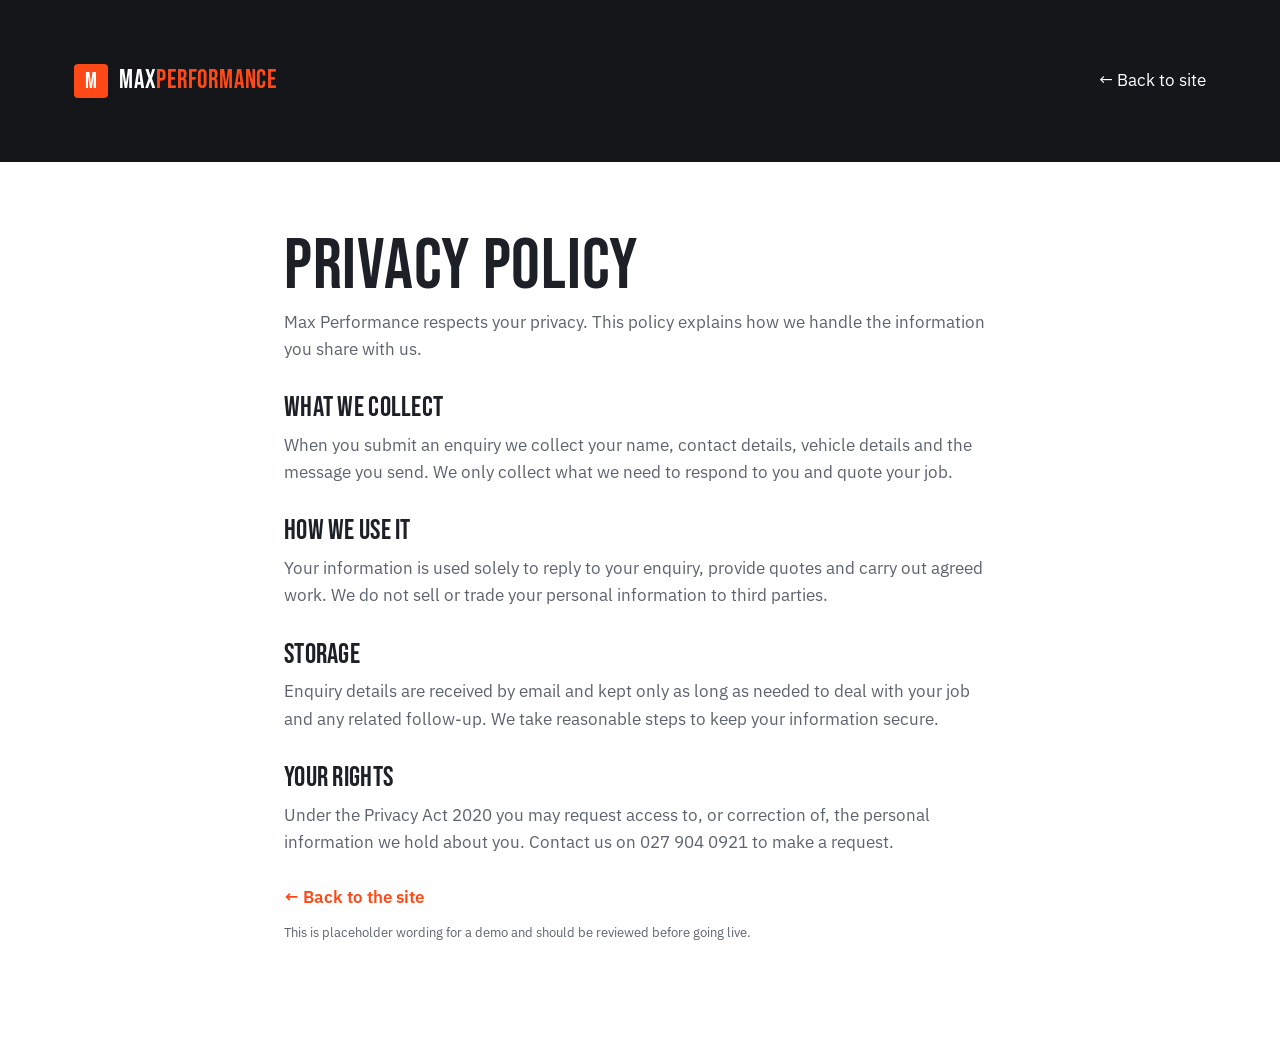
==== commit 15e37e32: "Rebuild: Max Performance — Industrial automotive demo (Bebas Neue + IBM Plex Sans) Co-Authored-By: C" ====
--- a/privacy.html
+++ b/privacy.html
@@ -3,49 +3,39 @@
 <head>
 <meta charset="UTF-8">
 <meta name="viewport" content="width=device-width, initial-scale=1.0">
-<title>Privacy Policy | Max Performance, Christchurch</title>
-<meta name="description" content="Privacy policy for Max Performance, Christchurch automotive workshop.">
+<title>Privacy | Max Performance, Christchurch</title>
+<meta name="robots" content="noindex">
 <link rel="icon" href="favicon.svg" type="image/svg+xml">
 <link rel="preconnect" href="https://fonts.googleapis.com">
 <link rel="preconnect" href="https://fonts.gstatic.com" crossorigin>
-<link href="https://fonts.googleapis.com/css2?family=Chakra+Petch:wght@500;600;700&family=Manrope:wght@400;500;600;700&display=swap" rel="stylesheet">
+<link href="https://fonts.googleapis.com/css2?family=Bebas+Neue&family=IBM+Plex+Sans:wght@400;500;600;700&display=swap" rel="stylesheet">
 <link rel="stylesheet" href="styles.css">
 </head>
 <body>
-<section class="page-hero">
+<header class="page-hero">
   <div class="wrap">
-    <span class="eyebrow">Max Performance</span>
-    <h1>Privacy Policy</h1>
-    <p>What we collect, why, and how we look after it.</p>
+    <a href="index.html" class="brand"><span class="mark">M</span><b>Max<span>Performance</span></b></a>
+    <a href="index.html" class="back">← Back to site</a>
   </div>
-</section>
-<div class="prose">
-  <h2>1. What we collect</h2>
-  <p>When you contact us or use the enquiry form, we may collect your name, phone number, email address and details about your vehicle and the work you're after. We only collect what we need to respond to you and carry out the job.</p>
+</header>
+<main class="page">
+  <h1>Privacy Policy</h1>
+  <p>Max Performance respects your privacy. This policy explains how we handle the information you share with us.</p>
 
-  <h2>2. How we use it</h2>
-  <p>We use your information to:</p>
-  <ul>
-    <li>Respond to your enquiry and provide a quote</li>
-    <li>Book in and carry out work on your vehicle</li>
-    <li>Contact you about your job or vehicle when needed</li>
-    <li>Keep basic records of work carried out</li>
-  </ul>
+  <h2>What we collect</h2>
+  <p>When you submit an enquiry we collect your name, contact details, vehicle details and the message you send. We only collect what we need to respond to you and quote your job.</p>
 
-  <h2>3. Sharing</h2>
-  <p>We don't sell your information. We only share it where necessary to complete your job — for example, with a parts supplier — or where required by law.</p>
+  <h2>How we use it</h2>
+  <p>Your information is used solely to reply to your enquiry, provide quotes and carry out agreed work. We do not sell or trade your personal information to third parties.</p>
 
-  <h2>4. Storage and security</h2>
-  <p>We take reasonable steps to keep your information secure and to retain it only as long as needed for the purposes above or as required by law.</p>
+  <h2>Storage</h2>
+  <p>Enquiry details are received by email and kept only as long as needed to deal with your job and any related follow-up. We take reasonable steps to keep your information secure.</p>
 
-  <h2>5. Your rights</h2>
-  <p>Under the Privacy Act 2020 you can ask to see the information we hold about you and request corrections. Get in touch and we'll help.</p>
+  <h2>Your rights</h2>
+  <p>Under the Privacy Act 2020 you may request access to, or correction of, the personal information we hold about you. Contact us on 027 904 0921 to make a request.</p>
 
-  <h2>6. Contact</h2>
-  <p>For any privacy questions, call <a href="tel:+64279040921">027 904 0921</a> or email <a href="mailto:info@maxperformance.co.nz">info@maxperformance.co.nz</a>.</p>
-
-  <p style="margin-top:18px;color:#8a8d92;font-size:14px">This is a demonstration website. Content is placeholder and should be reviewed before going live.</p>
-  <a class="back" href="index.html">← Back to home</a>
-</div>
+  <p style="margin-top:28px;"><a href="index.html" class="back">← Back to the site</a></p>
+  <p class="small" style="font-size:13px;">This is placeholder wording for a demo and should be reviewed before going live.</p>
+</main>
 </body>
 </html>
--- a/styles.css
+++ b/styles.css
@@ -1,221 +1,256 @@
-/* Max Performance — Premium automotive performance, Christchurch */
-:root{
-  --ink:#0a0b0d;          /* near-black anchor */
-  --ink-2:#101216;
-  --panel:#15181d;
-  --bone:#f4f2ee;         /* light band */
-  --paper:#ffffff;
-  --line:#e6e3dd;
-  --line-dark:#23262d;
-  --muted:#6b6f76;
-  --muted-dark:#9aa0a8;
-  --text:#16181c;
-  --accent:#e23b3b;       /* refined hot red */
-  --accent-deep:#b42a2a;
-  --radius:14px;
-  --maxw:1180px;
-  --ease:cubic-bezier(.22,.61,.36,1);
-}
-*{box-sizing:border-box;margin:0;padding:0}
-html{scroll-behavior:smooth}
-body{
-  font-family:"Manrope",-apple-system,BlinkMacSystemFont,"Segoe UI",sans-serif;
-  color:var(--text);background:var(--paper);line-height:1.65;
-  -webkit-font-smoothing:antialiased;font-size:17px;
-}
-h1,h2,h3,h4,.display{font-family:"Chakra Petch",sans-serif;font-weight:700;line-height:1.05;letter-spacing:-.01em}
-img{max-width:100%;display:block}
-a{color:inherit;text-decoration:none}
-.wrap{max-width:var(--maxw);margin:0 auto;padding:0 24px}
-.eyebrow{font-family:"Chakra Petch",sans-serif;font-weight:600;text-transform:uppercase;letter-spacing:.22em;font-size:12.5px;color:var(--accent)}
-.section{padding:104px 0}
-.section--bone{background:var(--bone)}
-.section--ink{background:var(--ink);color:#eef0f2}
-.section h2{font-size:clamp(30px,4.4vw,46px)}
-.lead{font-size:18px;color:var(--muted);max-width:60ch}
-.section--ink .lead{color:var(--muted-dark)}
-.center{text-align:center}
-.center .lead{margin:14px auto 0}
-
-/* buttons */
-.btn{display:inline-flex;align-items:center;gap:9px;font-family:"Chakra Petch",sans-serif;font-weight:600;
-  letter-spacing:.02em;font-size:15px;padding:14px 24px;border-radius:10px;border:1.5px solid transparent;
-  cursor:pointer;transition:transform .25s var(--ease),background .25s,border-color .25s,color .25s}
-.btn:hover{transform:translateY(-2px)}
-.btn--accent{background:var(--accent);color:#fff}
-.btn--accent:hover{background:var(--accent-deep)}
-.btn--ghost{border-color:rgba(255,255,255,.4);color:#fff}
-.btn--ghost:hover{border-color:#fff;background:rgba(255,255,255,.08)}
-.btn--dark{border-color:var(--ink);color:var(--ink)}
-.btn--dark:hover{background:var(--ink);color:#fff}
-
-/* nav */
-.nav{position:sticky;top:0;z-index:50;background:rgba(10,11,13,.82);backdrop-filter:blur(12px);
-  border-bottom:1px solid var(--line-dark)}
-.nav .wrap{display:flex;align-items:center;justify-content:space-between;height:70px}
-.brand{display:flex;align-items:center;gap:11px;color:#fff}
-.brand .mark{width:34px;height:34px;border-radius:8px;background:var(--accent);display:grid;place-items:center;
-  font-family:"Chakra Petch";font-weight:700;color:#fff;font-size:17px;box-shadow:0 0 0 1px rgba(255,255,255,.08)}
-.brand b{font-family:"Chakra Petch";font-weight:700;letter-spacing:.01em;font-size:19px}
-.brand span{color:var(--accent)}
-.nav-links{display:flex;gap:30px;align-items:center}
-.nav-links a{color:#c8ccd2;font-weight:600;font-size:14.5px;transition:color .2s}
-.nav-links a:hover{color:#fff}
-.nav-cta{display:flex;align-items:center;gap:14px}
-.nav-phone{color:#fff;font-family:"Chakra Petch";font-weight:600;font-size:15px}
-@media(max-width:900px){
-  .nav-links{display:none}
-  .nav-phone{display:none}
-}
-
-/* hero */
-.hero{position:relative;min-height:92vh;display:flex;align-items:flex-end;background:var(--ink);overflow:hidden}
-.hero-slides{position:absolute;inset:0}
-.hero-slide{position:absolute;inset:0;background-size:cover;background-position:center;
-  filter:saturate(.85) contrast(1.06);opacity:0;transition:opacity 1.6s ease}
-.hero-slide.is-active{opacity:1}
-.hero::after{content:"";position:absolute;inset:0;
-  background:linear-gradient(180deg,rgba(10,11,13,.55) 0%,rgba(10,11,13,.5) 40%,rgba(10,11,13,.86) 100%)}
-.hero-inner{position:relative;z-index:2;width:100%;padding:0 24px 88px;max-width:var(--maxw);margin:0 auto}
-.hero .eyebrow{color:#ff6b6b}
-.hero h1{color:#fff;font-size:clamp(40px,7vw,82px);margin:18px 0 22px;max-width:16ch}
-.hero p.sub{color:#d6d9de;font-size:clamp(17px,2vw,21px);max-width:54ch;margin-bottom:34px}
-.hero-cta{display:flex;gap:14px;flex-wrap:wrap}
-.scroll-cue{position:absolute;right:24px;bottom:30px;z-index:2;color:#aeb3ba;font-size:12px;
-  letter-spacing:.2em;text-transform:uppercase;writing-mode:vertical-rl;font-family:"Chakra Petch"}
-
-/* trust strip */
-.trust{background:var(--ink-2);border-top:1px solid var(--line-dark);border-bottom:1px solid var(--line-dark)}
-.trust .grid{display:grid;grid-template-columns:repeat(3,1fr);gap:0}
-.trust .item{padding:34px 30px;display:flex;gap:16px;align-items:flex-start;border-right:1px solid var(--line-dark)}
-.trust .item:last-child{border-right:none}
-.trust .ico{flex:0 0 auto;width:44px;height:44px;border-radius:10px;background:rgba(226,59,59,.12);
-  display:grid;place-items:center;color:var(--accent)}
-.trust h4{color:#fff;font-size:17px;margin-bottom:3px}
-.trust p{color:var(--muted-dark);font-size:14.5px;line-height:1.5}
-@media(max-width:760px){.trust .grid{grid-template-columns:1fr}.trust .item{border-right:none;border-bottom:1px solid var(--line-dark)}}
-
-/* services */
-.sec-head{max-width:62ch;margin-bottom:46px}
-.sec-head .eyebrow{display:block;margin-bottom:14px}
-.cards{display:grid;grid-template-columns:repeat(3,1fr);gap:22px}
-@media(max-width:900px){.cards{grid-template-columns:1fr 1fr}}
-@media(max-width:620px){.cards{grid-template-columns:1fr}}
-.card{background:var(--paper);border:1px solid var(--line);border-radius:var(--radius);padding:30px 28px;
-  transition:transform .3s var(--ease),box-shadow .3s,border-color .3s}
-.card:hover{transform:translateY(-4px);box-shadow:0 18px 40px -22px rgba(10,11,13,.4);border-color:#d7d3cb}
-.card .ico{width:48px;height:48px;border-radius:11px;background:var(--ink);color:var(--accent);
-  display:grid;place-items:center;margin-bottom:20px}
-.card h3{font-size:20px;margin-bottom:9px}
-.card p{color:var(--muted);font-size:15.5px;line-height:1.6}
-
-/* about */
-.split{display:grid;grid-template-columns:1.05fr 1fr;gap:60px;align-items:center}
-@media(max-width:880px){.split{grid-template-columns:1fr;gap:36px}}
-.about-img{position:relative;border-radius:var(--radius);overflow:hidden;aspect-ratio:4/3}
-.about-img img{width:100%;height:100%;object-fit:cover;filter:saturate(.85) contrast(1.06)}
-.corner-tag{position:absolute;left:0;bottom:0;background:var(--accent);color:#fff;font-family:"Chakra Petch";
-  font-weight:600;font-size:13px;letter-spacing:.04em;padding:10px 18px;border-radius:0 12px 0 0}
-.checklist{list-style:none;margin:26px 0 30px;display:grid;gap:13px}
-.checklist li{display:flex;gap:12px;align-items:flex-start;font-weight:500}
-.checklist .tick{flex:0 0 auto;width:24px;height:24px;border-radius:50%;background:rgba(226,59,59,.12);
-  color:var(--accent);display:grid;place-items:center;font-size:13px;margin-top:2px}
-.about p+p{margin-top:14px}
-
-/* crew */
-.crew-grid{display:grid;grid-template-columns:repeat(3,1fr);gap:22px}
-@media(max-width:820px){.crew-grid{grid-template-columns:1fr 1fr}}
-@media(max-width:560px){.crew-grid{grid-template-columns:1fr}}
-.crew-card{background:var(--panel);border:1px solid var(--line-dark);border-radius:var(--radius);padding:30px 26px;text-align:center}
-.avatar{width:78px;height:78px;border-radius:50%;background:var(--ink);display:grid;place-items:center;margin:0 auto 18px;
-  font-family:"Chakra Petch";font-weight:700;font-size:25px;color:#fff;box-shadow:0 0 0 2px var(--accent)}
-.crew-card h3{color:#fff;font-size:18px}
-.crew-card .role-sub{color:var(--accent);font-size:12.5px;font-family:"Chakra Petch";font-weight:600;
-  text-transform:uppercase;letter-spacing:.12em;margin:6px 0 10px}
-.crew-card p{color:var(--muted-dark);font-size:14.5px}
-.badge{display:inline-block;font-family:"Chakra Petch";font-weight:600;font-size:11.5px;letter-spacing:.14em;
-  text-transform:uppercase;color:var(--accent);background:rgba(226,59,59,.12);padding:6px 13px;border-radius:30px;margin-bottom:16px}
-
-/* reviews */
-.reviews{display:grid;grid-template-columns:repeat(3,1fr);gap:22px}
-@media(max-width:900px){.reviews{grid-template-columns:1fr 1fr}}
-@media(max-width:620px){.reviews{grid-template-columns:1fr}}
-.review{background:var(--paper);border:1px solid var(--line);border-radius:var(--radius);padding:28px 26px;display:flex;flex-direction:column}
-.stars{color:var(--accent);letter-spacing:2px;font-size:15px;margin-bottom:14px}
-.review p{font-size:15.5px;color:#33363b;flex:1}
-.review .who{margin-top:18px;display:flex;align-items:center;gap:12px}
-.review .who .ini{width:40px;height:40px;border-radius:50%;background:var(--ink);color:#fff;display:grid;place-items:center;
-  font-family:"Chakra Petch";font-weight:700;font-size:14px}
-.review .who b{display:block;font-size:14.5px}
-.review .who span{font-size:13px;color:var(--muted)}
-
-/* review funnel banner */
-.funnel{background:var(--ink);text-align:center}
-.funnel .wrap{padding:74px 24px}
-.funnel .stars{justify-content:center;font-size:24px;letter-spacing:4px;margin-bottom:8px}
-.funnel h2{color:#fff;font-size:clamp(26px,3.6vw,38px);margin-bottom:12px}
-.funnel p{color:var(--muted-dark);margin-bottom:26px;max-width:50ch;margin-left:auto;margin-right:auto}
-
-/* contact */
-.contact-grid{display:grid;grid-template-columns:.9fr 1.1fr;gap:54px}
-@media(max-width:880px){.contact-grid{grid-template-columns:1fr;gap:34px}}
-.contact-info .row{display:flex;gap:14px;align-items:flex-start;margin-bottom:22px}
-.contact-info .ico{flex:0 0 auto;width:44px;height:44px;border-radius:10px;background:rgba(226,59,59,.14);
-  color:var(--accent);display:grid;place-items:center}
-.contact-info .row b{display:block;color:#fff;font-family:"Chakra Petch";font-size:15px;margin-bottom:2px}
-.contact-info .row a,.contact-info .row span{color:var(--muted-dark);font-size:15px}
-.contact-info .row a:hover{color:#fff}
-.form{background:var(--panel);border:1px solid var(--line-dark);border-radius:var(--radius);padding:30px}
-.form label{display:block;font-family:"Chakra Petch";font-weight:600;font-size:13px;color:#cfd3d9;margin:0 0 7px;letter-spacing:.03em}
-.form .field{margin-bottom:18px}
-.form input,.form textarea,.form select{width:100%;background:var(--ink);border:1px solid var(--line-dark);
-  border-radius:9px;padding:13px 14px;color:#fff;font-family:inherit;font-size:15px;transition:border-color .2s}
-.form input:focus,.form textarea:focus,.form select:focus{outline:none;border-color:var(--accent)}
-.form textarea{resize:vertical;min-height:120px}
-.form .two{display:grid;grid-template-columns:1fr 1fr;gap:16px}
-@media(max-width:520px){.form .two{grid-template-columns:1fr}}
-.form .btn{width:100%;justify-content:center;margin-top:4px}
-
-/* footer */
-.footer{background:#070809;color:#aeb3ba;padding:54px 0 30px}
-.footer .top{display:flex;justify-content:space-between;gap:30px;flex-wrap:wrap;padding-bottom:30px;border-bottom:1px solid var(--line-dark)}
-.footer .brand{margin-bottom:10px}
-.footer .col h5{font-family:"Chakra Petch";color:#fff;font-size:14px;letter-spacing:.1em;text-transform:uppercase;margin-bottom:14px}
-.footer .col a{display:block;color:#9aa0a8;font-size:14.5px;margin-bottom:9px;transition:color .2s}
-.footer .col a:hover{color:#fff}
-.footer .links{display:flex;gap:60px;flex-wrap:wrap}
-.footer .bottom{padding-top:22px;font-size:13px;color:#71767d;display:flex;justify-content:space-between;flex-wrap:wrap;gap:10px}
-.footer p.about{max-width:34ch;font-size:14px;color:#9aa0a8;line-height:1.6}
-
-/* sub pages */
-.page-hero{background:var(--ink);color:#fff;padding:90px 0 60px;text-align:center}
-.page-hero .eyebrow{display:block;margin-bottom:14px}
-.page-hero h1{font-size:clamp(32px,5vw,52px)}
-.page-hero p{color:var(--muted-dark);max-width:56ch;margin:16px auto 0}
-.prose{max-width:760px;margin:0 auto;padding:70px 24px}
-.prose h2{font-size:24px;margin:34px 0 12px}
-.prose h2:first-child{margin-top:0}
-.prose p{color:#3a3d42;margin-bottom:14px}
-.prose ul{margin:0 0 16px 20px;color:#3a3d42}
-.prose li{margin-bottom:7px}
-.back{display:inline-flex;align-items:center;gap:8px;color:var(--accent);font-family:"Chakra Petch";font-weight:600;margin-top:30px}
-
-/* review page */
-.rev-wrap{max-width:560px;margin:0 auto;padding:80px 24px;text-align:center}
-.rev-card{background:var(--paper);border:1px solid var(--line);border-radius:18px;padding:46px 34px;box-shadow:0 30px 60px -40px rgba(10,11,13,.5)}
-.rev-card .mark{width:60px;height:60px;border-radius:14px;background:var(--accent);color:#fff;display:grid;place-items:center;
-  font-family:"Chakra Petch";font-weight:700;font-size:28px;margin:0 auto 22px}
-.rev-card h1{font-size:28px;margin-bottom:10px}
-.rev-card p{color:var(--muted);margin-bottom:26px}
-.rev-stars{font-size:40px;color:#d9d5cd;letter-spacing:8px;margin-bottom:26px;cursor:pointer}
-.rev-stars span{transition:color .15s}
-.rev-stars span:hover,.rev-stars span.lit{color:var(--accent)}
-.rev-card .btn{width:100%;justify-content:center;margin-bottom:12px}
-.rev-note{font-size:13px;color:var(--muted);margin-top:6px}
-
-.reveal{opacity:0;transform:translateY(22px);transition:opacity .7s var(--ease),transform .7s var(--ease)}
-.reveal.in{opacity:1;transform:none}
-@media(prefers-reduced-motion:reduce){
-  .reveal{opacity:1;transform:none;transition:none}
-  .hero-slide{transition:none}
-}
+/* Max Performance — Christchurch | Industrial archetype
+   Display: Bebas Neue · Body: IBM Plex Sans · Accent: hot orange */
+
+:root {
+  --ink:      #14161a;
+  --ink-2:    #1c1f25;
+  --ink-3:    #262a31;
+  --bone:     #f3efe9;
+  --paper:    #ffffff;
+  --text:     #1d2026;
+  --muted:    #5d636e;
+  --line:     #e4ded4;
+  --accent:   #ff4a17;
+  --accent-d: #e23c0e;
+  --on-dark:  #e9ebef;
+  --on-dark-m:#9aa1ad;
+  --radius:   4px;
+  --maxw:     1180px;
+  --shadow:   0 18px 50px -28px rgba(10,12,16,.55);
+  --img: saturate(.85) contrast(1.06) brightness(.96);
+}
+
+* { box-sizing: border-box; margin: 0; padding: 0; }
+html { scroll-behavior: smooth; -webkit-text-size-adjust: 100%; }
+body {
+  font-family: "IBM Plex Sans", system-ui, sans-serif;
+  color: var(--text);
+  background: var(--paper);
+  line-height: 1.6;
+  font-size: 17px;
+  -webkit-font-smoothing: antialiased;
+}
+img { display: block; max-width: 100%; }
+a { color: inherit; text-decoration: none; }
+
+h1, h2, h3, .display {
+  font-family: "Bebas Neue", "IBM Plex Sans", sans-serif;
+  font-weight: 400;
+  line-height: .96;
+  letter-spacing: .01em;
+  text-transform: uppercase;
+}
+
+.wrap { width: 100%; max-width: var(--maxw); margin: 0 auto; padding: 0 24px; }
+.eyebrow {
+  font-family: "IBM Plex Sans", sans-serif;
+  text-transform: uppercase;
+  letter-spacing: .22em;
+  font-size: 12px;
+  font-weight: 600;
+  color: var(--accent);
+  display: inline-flex;
+  align-items: center;
+  gap: 10px;
+}
+.eyebrow::before { content: ""; width: 26px; height: 2px; background: var(--accent); display: inline-block; }
+.section { padding: 96px 0; }
+.section--bone { background: var(--bone); }
+.section--dark { background: var(--ink); color: var(--on-dark); }
+.lead { color: var(--muted); font-size: 18px; max-width: 56ch; }
+.section--dark .lead { color: var(--on-dark-m); }
+
+/* Buttons */
+.btn {
+  display: inline-flex; align-items: center; justify-content: center; gap: 9px;
+  padding: 14px 26px; font-weight: 600; font-size: 15px;
+  border-radius: var(--radius); border: 2px solid transparent;
+  cursor: pointer; transition: transform .15s ease, background .2s ease, color .2s ease;
+  letter-spacing: .02em;
+}
+.btn-primary { background: var(--accent); color: #fff; }
+.btn-primary:hover { background: var(--accent-d); transform: translateY(-2px); }
+.btn-ghost { background: transparent; color: #fff; border-color: rgba(255,255,255,.32); }
+.btn-ghost:hover { border-color: #fff; transform: translateY(-2px); }
+.btn-dark { background: var(--ink); color: #fff; }
+.btn-dark:hover { background: var(--ink-3); transform: translateY(-2px); }
+
+/* Nav */
+.nav {
+  position: sticky; top: 0; z-index: 50;
+  background: rgba(20,22,26,.92);
+  backdrop-filter: blur(10px);
+  border-bottom: 1px solid rgba(255,255,255,.08);
+}
+.nav-inner { display: flex; align-items: center; justify-content: space-between; height: 70px; }
+.brand { display: flex; align-items: center; gap: 11px; color: #fff; }
+.brand .mark {
+  width: 34px; height: 34px; border-radius: var(--radius);
+  background: var(--accent); display: grid; place-items: center;
+  font-family: "Bebas Neue", sans-serif; font-size: 22px; color: #fff;
+}
+.brand b { font-family: "Bebas Neue", sans-serif; font-weight: 400; font-size: 26px; letter-spacing: .03em; }
+.brand b span { color: var(--accent); }
+.nav-links { display: flex; align-items: center; gap: 30px; }
+.nav-links a { color: var(--on-dark-m); font-size: 14px; font-weight: 500; transition: color .2s; }
+.nav-links a:hover { color: #fff; }
+.nav-cta { display: inline-flex; align-items: center; gap: 8px; }
+.nav-phone {
+  color: #fff; font-weight: 600; font-size: 15px;
+  border: 2px solid var(--accent); padding: 9px 18px; border-radius: var(--radius);
+  transition: background .2s, color .2s;
+}
+.nav-phone:hover { background: var(--accent); }
+.nav-toggle { display: none; background: none; border: 0; color: #fff; font-size: 26px; cursor: pointer; }
+
+/* Hero */
+.hero { position: relative; min-height: 90vh; display: flex; align-items: flex-end; background: var(--ink); overflow: hidden; }
+.hero-slides { position: absolute; inset: 0; z-index: 0; }
+.hero-slide {
+  position: absolute; inset: 0;
+  background-size: cover; background-position: center;
+  opacity: 0; transition: opacity 1.4s ease-in-out;
+  filter: var(--img);
+}
+.hero-slide.is-active { opacity: 1; }
+.hero::after {
+  content: ""; position: absolute; inset: 0; z-index: 1;
+  background: linear-gradient(180deg, rgba(20,22,26,.55) 0%, rgba(20,22,26,.5) 45%, rgba(20,22,26,.88) 100%);
+}
+.hero-inner { position: relative; z-index: 2; padding: 130px 0 80px; max-width: 820px; }
+.hero h1 { color: #fff; font-size: clamp(54px, 9vw, 104px); margin: 16px 0 20px; }
+.hero h1 em { color: var(--accent); font-style: normal; }
+.hero p { color: #d9dde3; font-size: 19px; max-width: 52ch; margin-bottom: 30px; }
+.hero-cta { display: flex; flex-wrap: wrap; gap: 14px; }
+
+/* Trust strip */
+.trust { background: var(--ink-2); color: var(--on-dark); padding: 0; }
+.trust-grid { display: grid; grid-template-columns: repeat(3, 1fr); }
+.trust-item { display: flex; gap: 16px; align-items: flex-start; padding: 34px 28px; border-right: 1px solid rgba(255,255,255,.08); }
+.trust-item:last-child { border-right: 0; }
+.trust-item .ic { color: var(--accent); flex: none; margin-top: 2px; }
+.trust-item h3 { font-size: 22px; color: #fff; margin-bottom: 4px; letter-spacing: .04em; }
+.trust-item p { font-size: 14px; color: var(--on-dark-m); line-height: 1.5; }
+
+/* Section heads */
+.shead { max-width: 640px; margin-bottom: 52px; }
+.shead h2 { font-size: clamp(38px, 5.5vw, 60px); margin: 14px 0 16px; color: inherit; }
+.section--dark .shead h2 { color: #fff; }
+
+/* Services */
+.svc-grid { display: grid; grid-template-columns: repeat(3, 1fr); gap: 1px; background: var(--line); border: 1px solid var(--line); }
+.svc-card { background: var(--paper); padding: 34px 30px; transition: transform .18s ease, box-shadow .18s ease; position: relative; }
+.svc-card:hover { transform: translateY(-4px); box-shadow: var(--shadow); z-index: 2; }
+.svc-card .num { font-family: "Bebas Neue", sans-serif; font-size: 16px; color: var(--accent); letter-spacing: .12em; }
+.svc-card h3 { font-size: 27px; margin: 12px 0 10px; }
+.svc-card p { font-size: 15px; color: var(--muted); }
+.svc-card .ic { color: var(--accent); margin-bottom: 6px; }
+
+/* About */
+.about-grid { display: grid; grid-template-columns: 1fr 1fr; gap: 60px; align-items: center; }
+.about-media { position: relative; }
+.about-media img { width: 100%; aspect-ratio: 4/3; object-fit: cover; border-radius: var(--radius); filter: var(--img); }
+.about-tag {
+  position: absolute; left: 0; bottom: 0;
+  background: var(--accent); color: #fff; padding: 14px 20px;
+  font-family: "Bebas Neue", sans-serif; font-size: 26px; letter-spacing: .04em;
+}
+.checklist { list-style: none; margin-top: 26px; display: grid; gap: 14px; }
+.checklist li { display: flex; gap: 13px; align-items: flex-start; font-weight: 500; }
+.checklist .ic { color: var(--accent); flex: none; margin-top: 3px; }
+.about-grid p + p { margin-top: 14px; }
+
+/* Crew */
+.crew-grid { display: grid; grid-template-columns: repeat(3, 1fr); gap: 22px; }
+.crew-card { background: var(--paper); border: 1px solid var(--line); border-radius: var(--radius); padding: 30px; text-align: center; }
+.section--bone .crew-card { background: #fff; }
+.avatar {
+  width: 78px; height: 78px; border-radius: 50%; margin: 0 auto 18px;
+  background: var(--ink); color: #fff; display: grid; place-items: center;
+  font-family: "Bebas Neue", sans-serif; font-size: 30px; letter-spacing: .04em;
+  border: 3px solid var(--accent);
+}
+.crew-card h3 { font-size: 25px; margin-bottom: 4px; }
+.crew-card .role { color: var(--accent); font-size: 12px; font-weight: 600; letter-spacing: .14em; text-transform: uppercase; margin-bottom: 10px; }
+.crew-card p { font-size: 14px; color: var(--muted); }
+.badge {
+  display: inline-block; font-size: 11px; font-weight: 600; letter-spacing: .14em; text-transform: uppercase;
+  color: var(--muted); background: rgba(0,0,0,.05); padding: 5px 11px; border-radius: 999px; margin-left: 12px;
+  vertical-align: middle;
+}
+
+/* Reviews */
+.rev-grid { display: grid; grid-template-columns: repeat(3, 1fr); gap: 22px; }
+.rev-card { background: var(--paper); border: 1px solid var(--line); border-radius: var(--radius); padding: 28px; }
+.stars { color: var(--accent); letter-spacing: 3px; font-size: 16px; margin-bottom: 12px; }
+.rev-card p { font-size: 15px; margin-bottom: 16px; }
+.rev-who { font-weight: 600; font-size: 14px; }
+.rev-who span { color: var(--muted); font-weight: 400; }
+
+/* Review funnel banner */
+.funnel { background: var(--ink); color: #fff; text-align: center; }
+.funnel .stars { font-size: 26px; letter-spacing: 6px; justify-content: center; display: block; margin-bottom: 14px; }
+.funnel h2 { font-size: clamp(34px, 5vw, 56px); color: #fff; margin-bottom: 14px; }
+.funnel p { color: var(--on-dark-m); max-width: 48ch; margin: 0 auto 26px; }
+
+/* Contact */
+.contact-grid { display: grid; grid-template-columns: 1fr 1.1fr; gap: 56px; }
+.contact-info h2 { color: #fff; font-size: clamp(36px, 5vw, 56px); margin: 14px 0 18px; }
+.contact-info .lead { margin-bottom: 28px; }
+.cinfo-row { display: flex; gap: 15px; align-items: flex-start; padding: 16px 0; border-top: 1px solid rgba(255,255,255,.1); }
+.cinfo-row .ic { color: var(--accent); flex: none; margin-top: 2px; }
+.cinfo-row .k { font-size: 12px; letter-spacing: .14em; text-transform: uppercase; color: var(--on-dark-m); }
+.cinfo-row .v { font-size: 18px; color: #fff; font-weight: 600; }
+.cinfo-row a.v:hover { color: var(--accent); }
+
+.form { background: var(--paper); border-radius: var(--radius); padding: 34px; color: var(--text); }
+.form h3 { font-size: 28px; margin-bottom: 6px; }
+.form .hint { font-size: 14px; color: var(--muted); margin-bottom: 22px; }
+.field { margin-bottom: 16px; }
+.field label { display: block; font-size: 13px; font-weight: 600; margin-bottom: 6px; }
+.field input, .field select, .field textarea {
+  width: 100%; padding: 12px 14px; border: 1px solid var(--line); border-radius: var(--radius);
+  font-family: inherit; font-size: 15px; background: #fbfaf8; color: var(--text);
+}
+.field input:focus, .field select:focus, .field textarea:focus { outline: 2px solid var(--accent); border-color: transparent; }
+.field textarea { resize: vertical; min-height: 110px; }
+.frow { display: grid; grid-template-columns: 1fr 1fr; gap: 14px; }
+.form .btn-primary { width: 100%; margin-top: 6px; }
+
+/* Footer */
+.footer { background: #0f1115; color: var(--on-dark-m); padding: 60px 0 30px; }
+.footer-top { display: flex; justify-content: space-between; flex-wrap: wrap; gap: 30px; padding-bottom: 30px; border-bottom: 1px solid rgba(255,255,255,.08); }
+.footer .brand { margin-bottom: 12px; }
+.footer-col h4 { color: #fff; font-size: 14px; letter-spacing: .1em; text-transform: uppercase; margin-bottom: 14px; }
+.footer-col a { display: block; color: var(--on-dark-m); font-size: 14px; padding: 4px 0; transition: color .2s; }
+.footer-col a:hover { color: var(--accent); }
+.footer-bottom { display: flex; justify-content: space-between; flex-wrap: wrap; gap: 12px; padding-top: 24px; font-size: 13px; }
+
+/* Simple sub-page */
+.page { max-width: 760px; margin: 0 auto; padding: 70px 24px 90px; }
+.page h1 { font-size: clamp(44px, 7vw, 72px); margin-bottom: 8px; }
+.page h2 { font-size: 28px; margin: 32px 0 10px; }
+.page p, .page li { color: var(--muted); margin-bottom: 12px; }
+.page ul { padding-left: 22px; }
+.page .back { color: var(--accent); font-weight: 600; }
+.page-hero { background: var(--ink); color: #fff; padding: 60px 0; }
+.page-hero .wrap { display: flex; justify-content: space-between; align-items: center; gap: 16px; flex-wrap: wrap; }
+
+/* Responsive */
+@media (max-width: 900px) {
+  .nav-links { display: none; }
+  .nav-toggle { display: block; }
+  .nav.open .nav-links {
+    display: flex; flex-direction: column; position: absolute; top: 70px; left: 0; right: 0;
+    background: var(--ink); padding: 18px 24px; gap: 16px; border-bottom: 1px solid rgba(255,255,255,.08);
+  }
+  .trust-grid, .svc-grid, .crew-grid, .rev-grid { grid-template-columns: 1fr; }
+  .trust-item { border-right: 0; border-bottom: 1px solid rgba(255,255,255,.08); }
+  .about-grid, .contact-grid { grid-template-columns: 1fr; gap: 36px; }
+  .frow { grid-template-columns: 1fr; }
+  .section { padding: 70px 0; }
+}
+@media (prefers-reduced-motion: reduce) {
+  .hero-slide { transition: none; }
+  * { scroll-behavior: auto; }
+}
